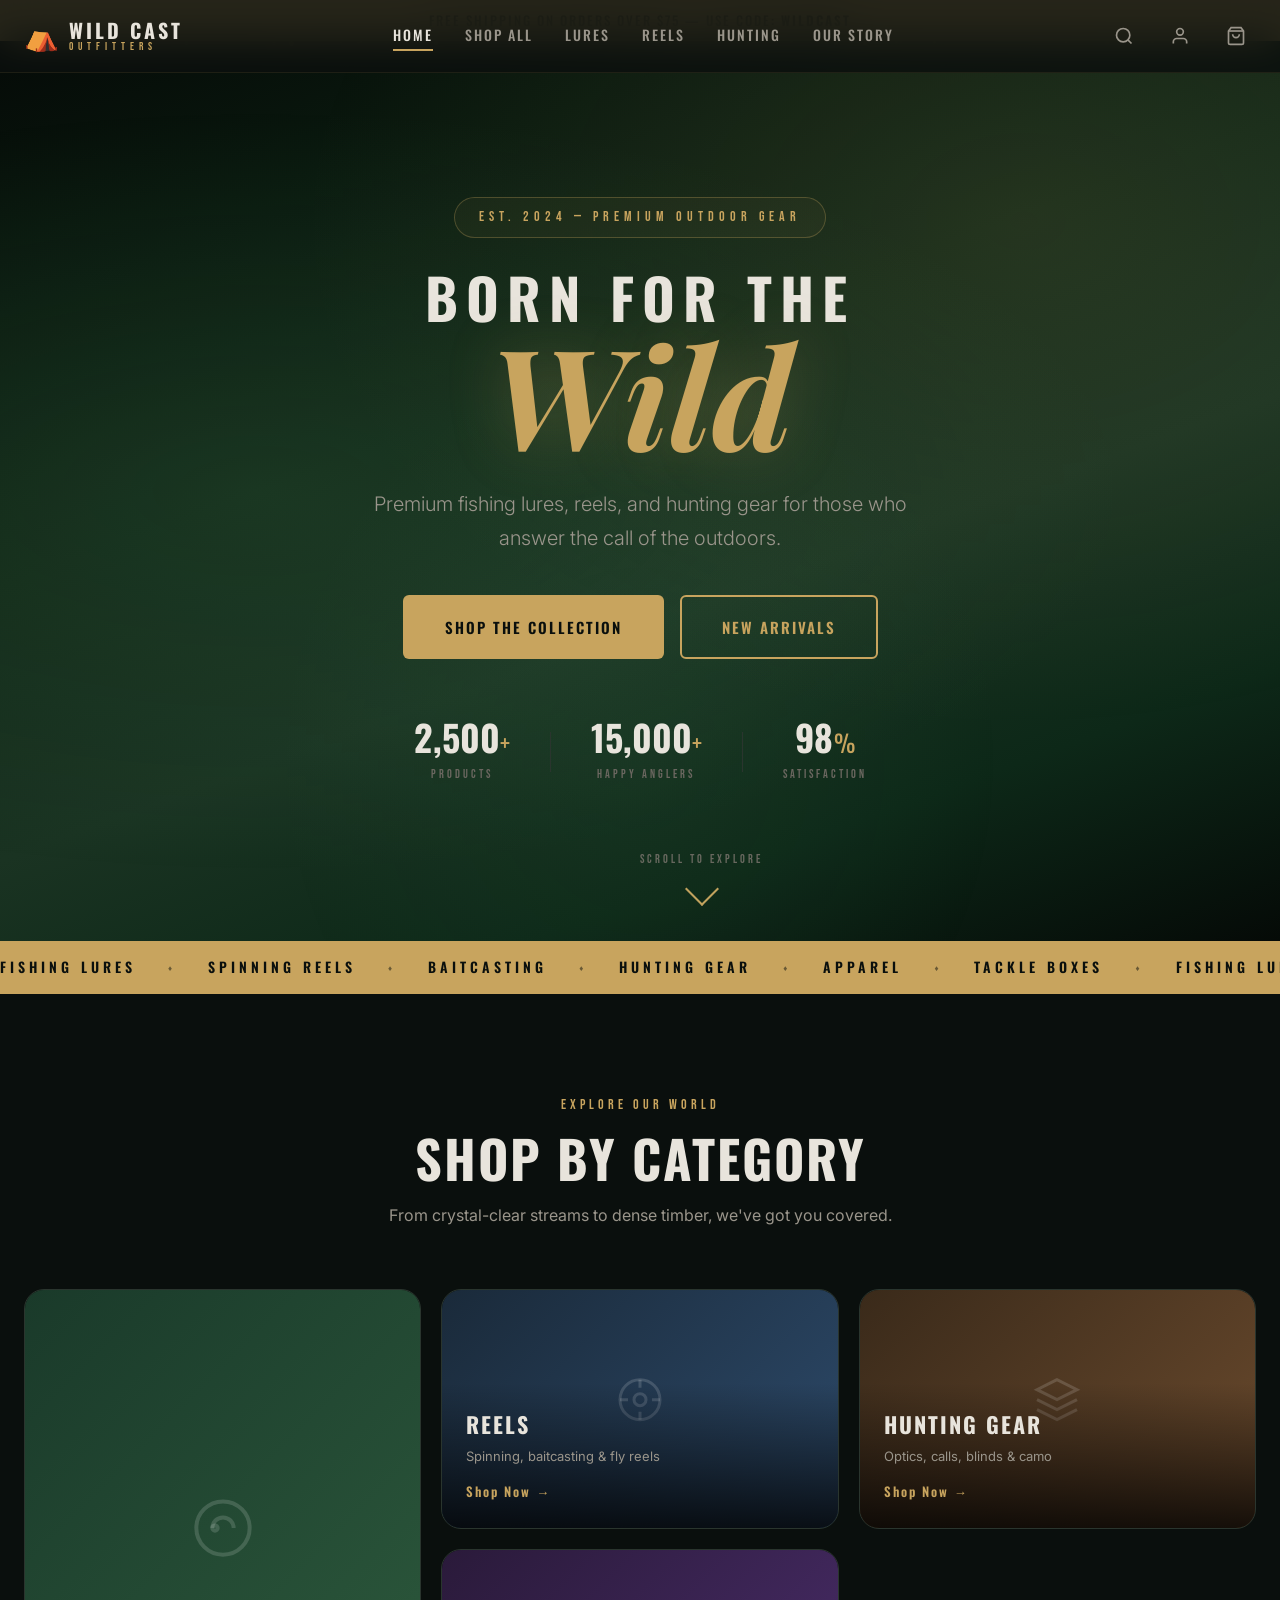
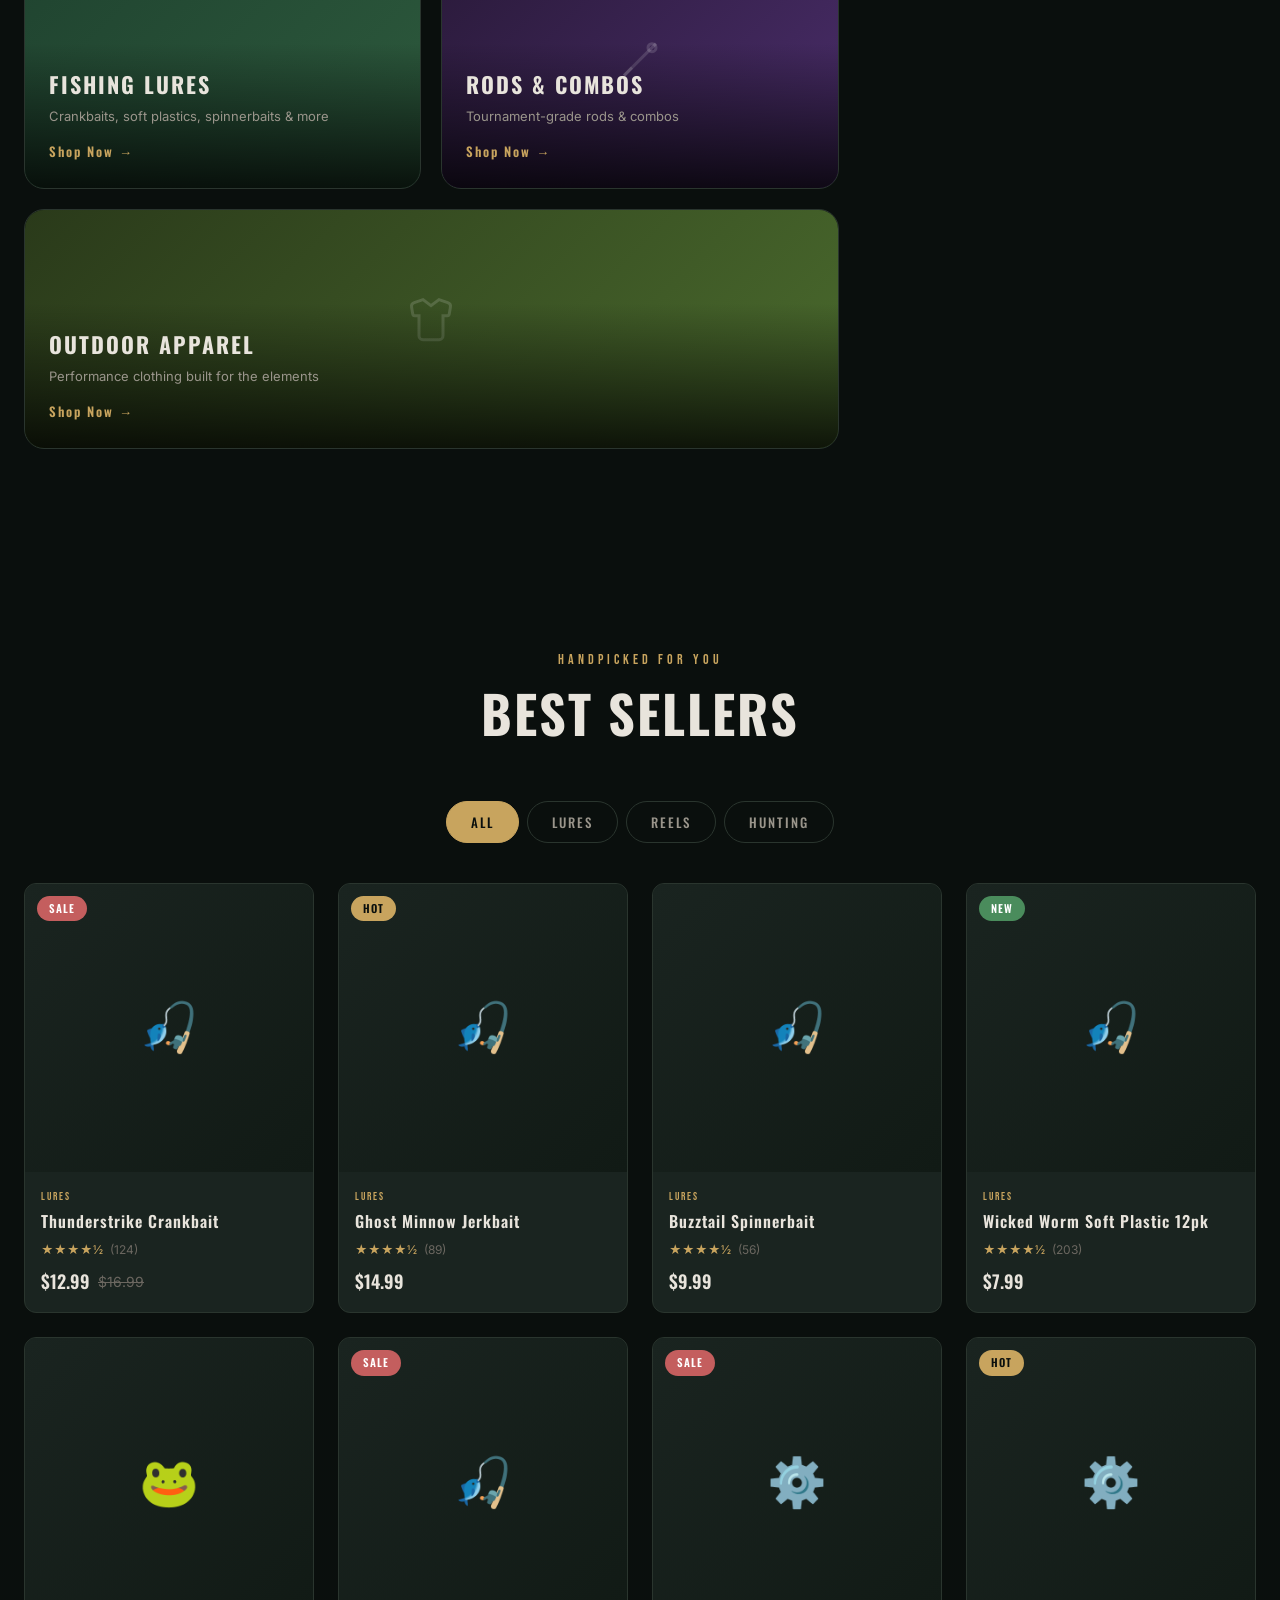
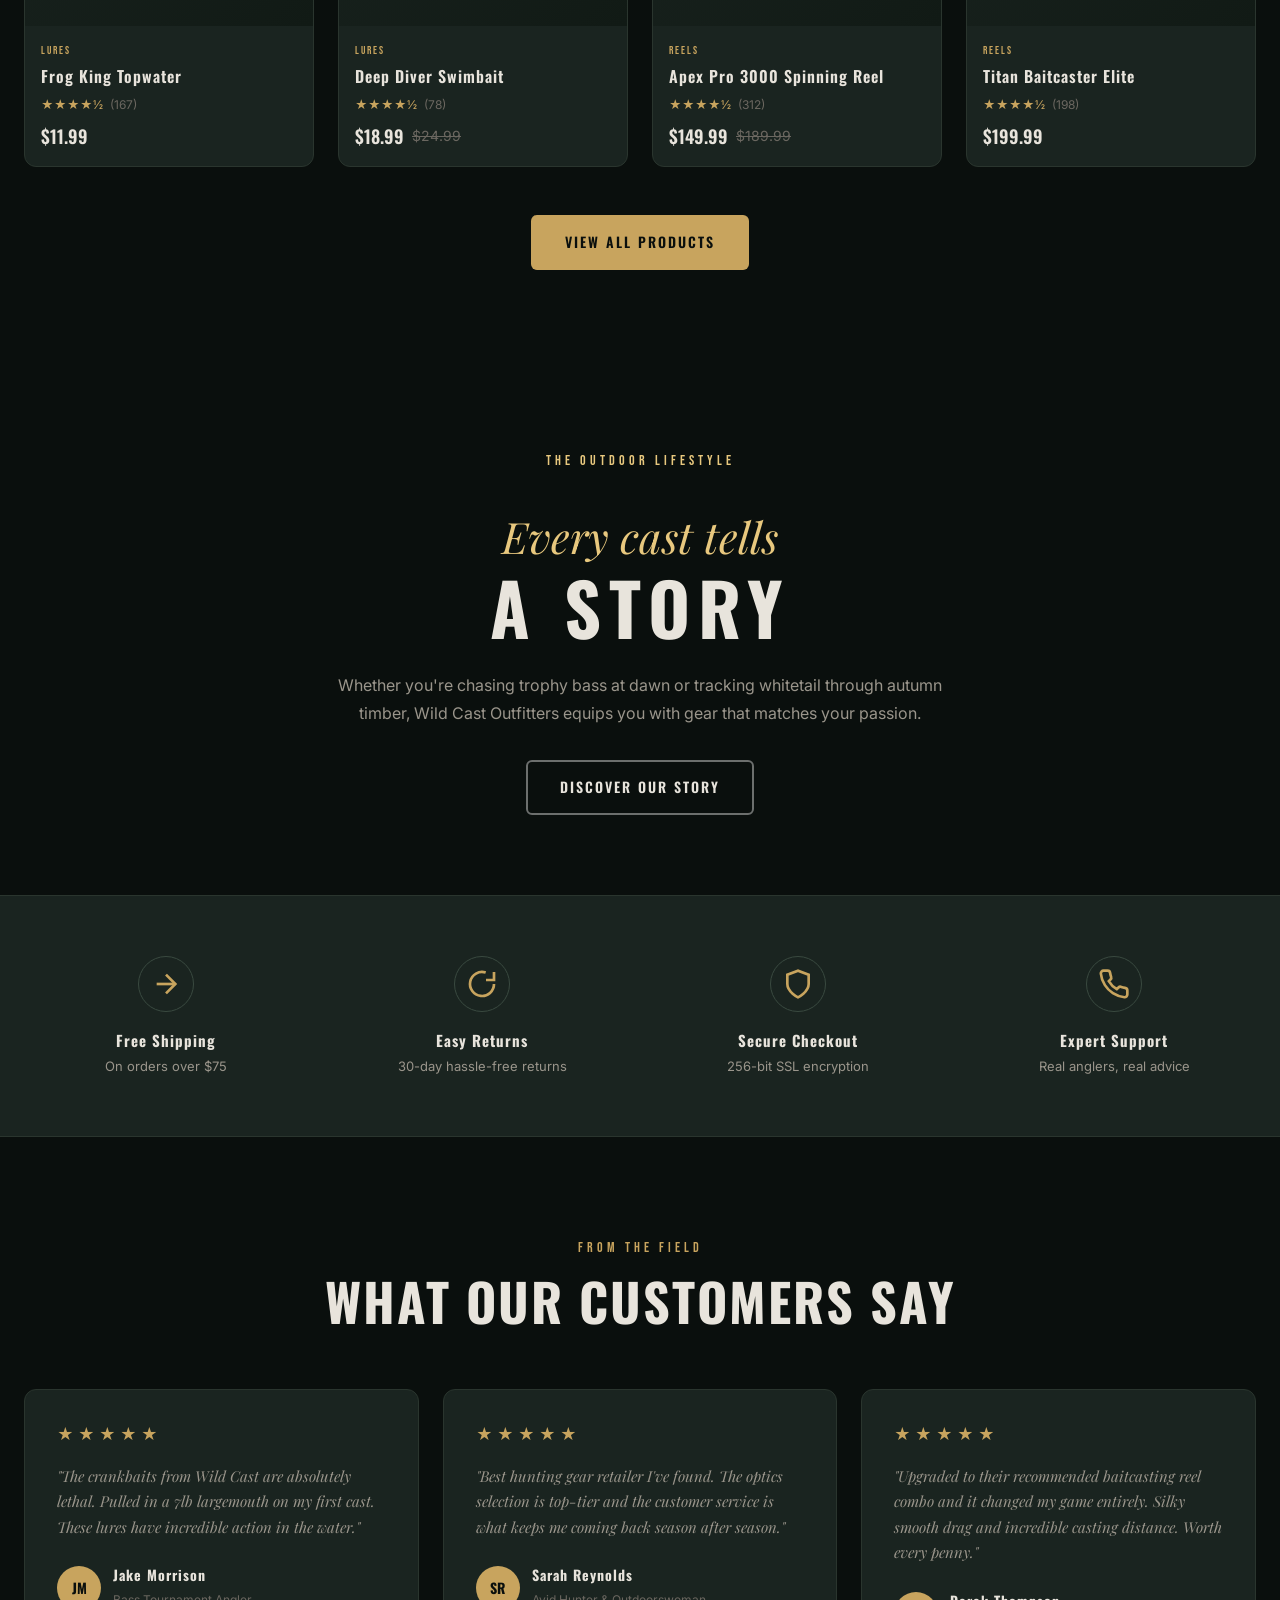
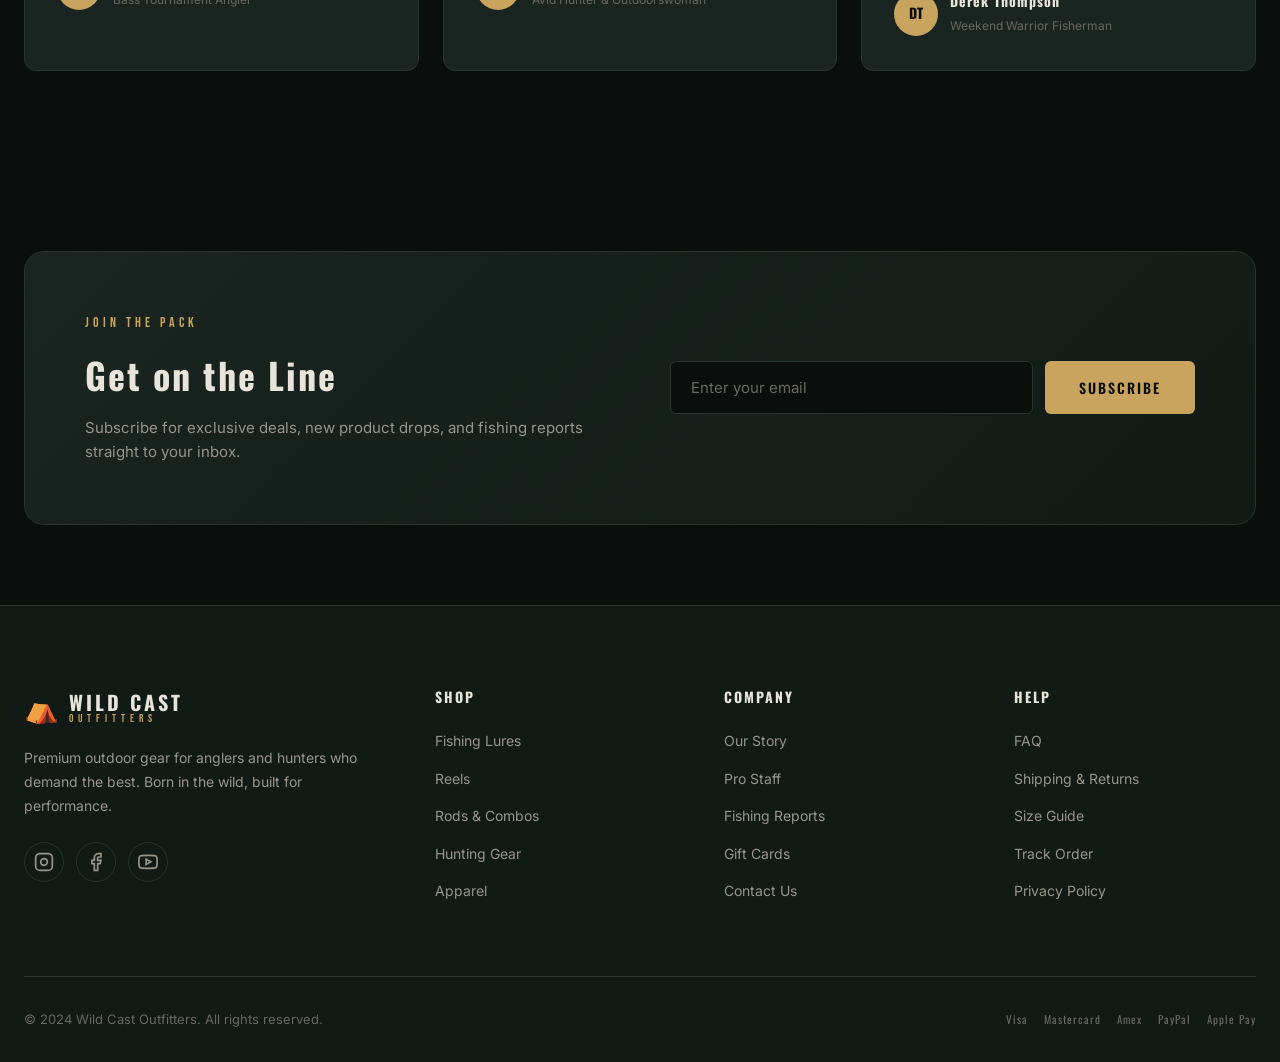
==== index.html @ d0045713 "Build Wild Cast Outfitters outdoor e-commerce website Full-featured Shopify-style outdoor retail sit" ====
<!DOCTYPE html>
<html lang="en">
<head>
  <meta charset="UTF-8">
  <meta name="viewport" content="width=device-width, initial-scale=1.0">
  <title>Wild Cast Outfitters - Premium Fishing & Hunting Gear</title>
  <link rel="preconnect" href="https://fonts.googleapis.com">
  <link rel="preconnect" href="https://fonts.gstatic.com" crossorigin>
  <link href="https://fonts.googleapis.com/css2?family=Oswald:wght@400;500;600;700&family=Playfair+Display:ital,wght@0,400;0,700;1,400&family=Inter:wght@300;400;500;600&family=Bebas+Neue&display=swap" rel="stylesheet">
  <link rel="stylesheet" href="css/main.css">
  <link rel="stylesheet" href="css/animations.css">
  <link rel="stylesheet" href="css/homepage.css">
</head>
<body>
  <!-- Announcement Bar -->
  <div class="announcement-bar">
    <p>FREE SHIPPING ON ORDERS OVER $75 &mdash; USE CODE: <strong>WILDCAST</strong></p>
  </div>

  <!-- Navigation -->
  <header class="site-header" id="siteHeader">
    <nav class="nav-container">
      <button class="mobile-menu-toggle" id="mobileMenuToggle" aria-label="Toggle menu">
        <span></span><span></span><span></span>
      </button>
      <a href="index.html" class="logo">
        <span class="logo-icon">&#9978;</span>
        <div class="logo-text">
          <span class="logo-name">WILD CAST</span>
          <span class="logo-tagline">OUTFITTERS</span>
        </div>
      </a>
      <ul class="nav-links" id="navLinks">
        <li><a href="index.html" class="active">Home</a></li>
        <li class="has-dropdown">
          <a href="pages/catalog.html">Shop All</a>
          <div class="dropdown-menu">
            <a href="pages/catalog.html?category=lures">Fishing Lures</a>
            <a href="pages/catalog.html?category=reels">Reels</a>
            <a href="pages/catalog.html?category=rods">Rods & Combos</a>
            <a href="pages/catalog.html?category=hunting">Hunting Gear</a>
            <a href="pages/catalog.html?category=apparel">Apparel</a>
            <a href="pages/catalog.html?category=accessories">Accessories</a>
          </div>
        </li>
        <li><a href="pages/catalog.html?category=lures">Lures</a></li>
        <li><a href="pages/catalog.html?category=reels">Reels</a></li>
        <li><a href="pages/catalog.html?category=hunting">Hunting</a></li>
        <li><a href="pages/about.html">Our Story</a></li>
      </ul>
      <div class="nav-actions">
        <button class="nav-icon search-toggle" aria-label="Search">
          <svg width="20" height="20" viewBox="0 0 24 24" fill="none" stroke="currentColor" stroke-width="2"><circle cx="11" cy="11" r="8"/><path d="m21 21-4.35-4.35"/></svg>
        </button>
        <a href="pages/account.html" class="nav-icon" aria-label="Account">
          <svg width="20" height="20" viewBox="0 0 24 24" fill="none" stroke="currentColor" stroke-width="2"><path d="M20 21v-2a4 4 0 0 0-4-4H8a4 4 0 0 0-4 4v2"/><circle cx="12" cy="7" r="4"/></svg>
        </a>
        <button class="nav-icon cart-toggle" id="cartToggle" aria-label="Cart">
          <svg width="20" height="20" viewBox="0 0 24 24" fill="none" stroke="currentColor" stroke-width="2"><path d="M6 2 3 6v14a2 2 0 0 0 2 2h14a2 2 0 0 0 2-2V6l-3-4Z"/><path d="M3 6h18"/><path d="M16 10a4 4 0 0 1-8 0"/></svg>
          <span class="cart-count" id="cartCount">0</span>
        </button>
      </div>
    </nav>
  </header>

  <!-- Search Overlay -->
  <div class="search-overlay" id="searchOverlay">
    <div class="search-container">
      <input type="text" placeholder="Search for lures, reels, hunting gear..." class="search-input" id="searchInput">
      <button class="search-close" id="searchClose">&times;</button>
    </div>
  </div>

  <!-- Mobile Menu -->
  <div class="mobile-menu" id="mobileMenu">
    <ul class="mobile-nav-links">
      <li><a href="index.html">Home</a></li>
      <li><a href="pages/catalog.html">Shop All</a></li>
      <li><a href="pages/catalog.html?category=lures">Fishing Lures</a></li>
      <li><a href="pages/catalog.html?category=reels">Reels</a></li>
      <li><a href="pages/catalog.html?category=hunting">Hunting Gear</a></li>
      <li><a href="pages/about.html">Our Story</a></li>
    </ul>
  </div>

  <!-- Hero Section -->
  <section class="hero">
    <div class="hero-bg-overlay"></div>
    <div class="hero-particles" id="heroParticles"></div>
    <div class="hero-content fade-in-up">
      <span class="hero-badge animate-float">EST. 2024 &mdash; PREMIUM OUTDOOR GEAR</span>
      <h1 class="hero-title">
        <span class="title-line title-line-1 slide-in-left">BORN FOR THE</span>
        <span class="title-line title-line-2 slide-in-right"><em>Wild</em></span>
      </h1>
      <p class="hero-subtitle fade-in-up delay-2">Premium fishing lures, reels, and hunting gear for those who answer the call of the outdoors.</p>
      <div class="hero-actions fade-in-up delay-3">
        <a href="pages/catalog.html" class="btn btn-primary btn-lg">SHOP THE COLLECTION</a>
        <a href="pages/catalog.html?category=new" class="btn btn-outline btn-lg">NEW ARRIVALS</a>
      </div>
      <div class="hero-stats fade-in-up delay-4">
        <div class="stat">
          <span class="stat-number counter" data-target="2500">0</span><span class="stat-plus">+</span>
          <span class="stat-label">Products</span>
        </div>
        <div class="stat-divider"></div>
        <div class="stat">
          <span class="stat-number counter" data-target="15000">0</span><span class="stat-plus">+</span>
          <span class="stat-label">Happy Anglers</span>
        </div>
        <div class="stat-divider"></div>
        <div class="stat">
          <span class="stat-number counter" data-target="98">0</span><span class="stat-percent">%</span>
          <span class="stat-label">Satisfaction</span>
        </div>
      </div>
    </div>
    <div class="hero-scroll-indicator">
      <span>Scroll to explore</span>
      <div class="scroll-arrow"></div>
    </div>
  </section>

  <!-- Marquee Banner -->
  <div class="marquee-banner">
    <div class="marquee-track">
      <span>FISHING LURES</span><span class="marquee-dot">&#9830;</span>
      <span>SPINNING REELS</span><span class="marquee-dot">&#9830;</span>
      <span>BAITCASTING</span><span class="marquee-dot">&#9830;</span>
      <span>HUNTING GEAR</span><span class="marquee-dot">&#9830;</span>
      <span>APPAREL</span><span class="marquee-dot">&#9830;</span>
      <span>TACKLE BOXES</span><span class="marquee-dot">&#9830;</span>
      <span>FISHING LURES</span><span class="marquee-dot">&#9830;</span>
      <span>SPINNING REELS</span><span class="marquee-dot">&#9830;</span>
      <span>BAITCASTING</span><span class="marquee-dot">&#9830;</span>
      <span>HUNTING GEAR</span><span class="marquee-dot">&#9830;</span>
      <span>APPAREL</span><span class="marquee-dot">&#9830;</span>
      <span>TACKLE BOXES</span><span class="marquee-dot">&#9830;</span>
    </div>
  </div>

  <!-- Featured Categories -->
  <section class="section categories-section">
    <div class="container">
      <div class="section-header reveal">
        <span class="section-tag">EXPLORE OUR WORLD</span>
        <h2 class="section-title">Shop by Category</h2>
        <p class="section-desc">From crystal-clear streams to dense timber, we've got you covered.</p>
      </div>
      <div class="categories-grid">
        <a href="pages/catalog.html?category=lures" class="category-card category-large reveal">
          <div class="category-bg" style="background: linear-gradient(135deg, #1a3a2a, #2d5a3d);">
            <div class="category-icon-wrap">
              <svg width="64" height="64" viewBox="0 0 24 24" fill="none" stroke="currentColor" stroke-width="1.5"><path d="M12 2C6.48 2 2 6.48 2 12s4.48 10 10 10 10-4.48 10-10S17.52 2 12 2z"/><path d="M8 12c0-2.21 1.79-4 4-4s4 1.79 4 4"/><circle cx="9" cy="12" r="1"/></svg>
            </div>
          </div>
          <div class="category-content">
            <h3>Fishing Lures</h3>
            <p>Crankbaits, soft plastics, spinnerbaits & more</p>
            <span class="category-link">Shop Now &rarr;</span>
          </div>
        </a>
        <a href="pages/catalog.html?category=reels" class="category-card reveal">
          <div class="category-bg" style="background: linear-gradient(135deg, #1a2a3a, #2d4a6a);">
            <div class="category-icon-wrap">
              <svg width="48" height="48" viewBox="0 0 24 24" fill="none" stroke="currentColor" stroke-width="1.5"><circle cx="12" cy="12" r="10"/><circle cx="12" cy="12" r="3"/><path d="M12 2v4M12 18v4M2 12h4M18 12h4"/></svg>
            </div>
          </div>
          <div class="category-content">
            <h3>Reels</h3>
            <p>Spinning, baitcasting & fly reels</p>
            <span class="category-link">Shop Now &rarr;</span>
          </div>
        </a>
        <a href="pages/catalog.html?category=hunting" class="category-card reveal">
          <div class="category-bg" style="background: linear-gradient(135deg, #3a2a1a, #6a4a2d);">
            <div class="category-icon-wrap">
              <svg width="48" height="48" viewBox="0 0 24 24" fill="none" stroke="currentColor" stroke-width="1.5"><path d="M12 2L2 7l10 5 10-5-10-5z"/><path d="M2 17l10 5 10-5"/><path d="M2 12l10 5 10-5"/></svg>
            </div>
          </div>
          <div class="category-content">
            <h3>Hunting Gear</h3>
            <p>Optics, calls, blinds & camo</p>
            <span class="category-link">Shop Now &rarr;</span>
          </div>
        </a>
        <a href="pages/catalog.html?category=rods" class="category-card reveal">
          <div class="category-bg" style="background: linear-gradient(135deg, #2a1a3a, #4a2d6a);">
            <div class="category-icon-wrap">
              <svg width="48" height="48" viewBox="0 0 24 24" fill="none" stroke="currentColor" stroke-width="1.5"><path d="M4 20L20 4"/><circle cx="18" cy="6" r="2"/><path d="M8 16l-4 4"/></svg>
            </div>
          </div>
          <div class="category-content">
            <h3>Rods & Combos</h3>
            <p>Tournament-grade rods & combos</p>
            <span class="category-link">Shop Now &rarr;</span>
          </div>
        </a>
        <a href="pages/catalog.html?category=apparel" class="category-card category-wide reveal">
          <div class="category-bg" style="background: linear-gradient(135deg, #2a3a1a, #4a6a2d);">
            <div class="category-icon-wrap">
              <svg width="48" height="48" viewBox="0 0 24 24" fill="none" stroke="currentColor" stroke-width="1.5"><path d="M20.38 3.46L16 2 12 5 8 2 3.62 3.46a2 2 0 0 0-1.34 2.23l.58 3.47a1 1 0 0 0 .99.84H6v10c0 1.1.9 2 2 2h8a2 2 0 0 0 2-2V10h2.15a1 1 0 0 0 .99-.84l.58-3.47a2 2 0 0 0-1.34-2.23z"/></svg>
            </div>
          </div>
          <div class="category-content">
            <h3>Outdoor Apparel</h3>
            <p>Performance clothing built for the elements</p>
            <span class="category-link">Shop Now &rarr;</span>
          </div>
        </a>
      </div>
    </div>
  </section>

  <!-- Featured Products -->
  <section class="section products-section">
    <div class="container">
      <div class="section-header reveal">
        <span class="section-tag">HANDPICKED FOR YOU</span>
        <h2 class="section-title">Best Sellers</h2>
      </div>
      <div class="product-filters reveal">
        <button class="filter-btn active" data-filter="all">All</button>
        <button class="filter-btn" data-filter="lures">Lures</button>
        <button class="filter-btn" data-filter="reels">Reels</button>
        <button class="filter-btn" data-filter="hunting">Hunting</button>
      </div>
      <div class="products-grid" id="featuredProducts">
        <!-- Products injected by JS -->
      </div>
      <div class="section-cta reveal">
        <a href="pages/catalog.html" class="btn btn-primary">VIEW ALL PRODUCTS</a>
      </div>
    </div>
  </section>

  <!-- Lifestyle Banner -->
  <section class="lifestyle-banner parallax-section">
    <div class="parallax-bg" style="background: linear-gradient(135deg, #0a1a0f 0%, #1a3322 50%, #0d2818 100%);"></div>
    <div class="lifestyle-content reveal">
      <span class="section-tag light">THE OUTDOOR LIFESTYLE</span>
      <h2 class="lifestyle-title">
        <span class="script-text">Every cast tells</span><br>
        <span class="bold-text">A STORY</span>
      </h2>
      <p class="lifestyle-desc">Whether you're chasing trophy bass at dawn or tracking whitetail through autumn timber, Wild Cast Outfitters equips you with gear that matches your passion.</p>
      <a href="pages/about.html" class="btn btn-outline light">DISCOVER OUR STORY</a>
    </div>
  </section>

  <!-- Features Strip -->
  <section class="features-strip">
    <div class="container">
      <div class="features-grid">
        <div class="feature-item reveal">
          <div class="feature-icon">
            <svg width="32" height="32" viewBox="0 0 24 24" fill="none" stroke="currentColor" stroke-width="2"><path d="M5 12h14"/><path d="M12 5l7 7-7 7"/></svg>
          </div>
          <h4>Free Shipping</h4>
          <p>On orders over $75</p>
        </div>
        <div class="feature-item reveal">
          <div class="feature-icon">
            <svg width="32" height="32" viewBox="0 0 24 24" fill="none" stroke="currentColor" stroke-width="2"><path d="M21 12a9 9 0 1 1-6.219-8.56"/><path d="M21 3v6h-6"/></svg>
          </div>
          <h4>Easy Returns</h4>
          <p>30-day hassle-free returns</p>
        </div>
        <div class="feature-item reveal">
          <div class="feature-icon">
            <svg width="32" height="32" viewBox="0 0 24 24" fill="none" stroke="currentColor" stroke-width="2"><path d="M12 22s8-4 8-10V5l-8-3-8 3v7c0 6 8 10 8 10z"/></svg>
          </div>
          <h4>Secure Checkout</h4>
          <p>256-bit SSL encryption</p>
        </div>
        <div class="feature-item reveal">
          <div class="feature-icon">
            <svg width="32" height="32" viewBox="0 0 24 24" fill="none" stroke="currentColor" stroke-width="2"><path d="M22 16.92v3a2 2 0 0 1-2.18 2 19.79 19.79 0 0 1-8.63-3.07 19.5 19.5 0 0 1-6-6 19.79 19.79 0 0 1-3.07-8.67A2 2 0 0 1 4.11 2h3a2 2 0 0 1 2 1.72c.127.96.361 1.903.7 2.81a2 2 0 0 1-.45 2.11L8.09 9.91a16 16 0 0 0 6 6l1.27-1.27a2 2 0 0 1 2.11-.45c.907.339 1.85.573 2.81.7A2 2 0 0 1 22 16.92z"/></svg>
          </div>
          <h4>Expert Support</h4>
          <p>Real anglers, real advice</p>
        </div>
      </div>
    </div>
  </section>

  <!-- Testimonials -->
  <section class="section testimonials-section">
    <div class="container">
      <div class="section-header reveal">
        <span class="section-tag">FROM THE FIELD</span>
        <h2 class="section-title">What Our Customers Say</h2>
      </div>
      <div class="testimonials-slider" id="testimonialsSlider">
        <div class="testimonial-card reveal">
          <div class="testimonial-stars">&#9733;&#9733;&#9733;&#9733;&#9733;</div>
          <p class="testimonial-text">"The crankbaits from Wild Cast are absolutely lethal. Pulled in a 7lb largemouth on my first cast. These lures have incredible action in the water."</p>
          <div class="testimonial-author">
            <div class="author-avatar">JM</div>
            <div>
              <strong>Jake Morrison</strong>
              <span>Bass Tournament Angler</span>
            </div>
          </div>
        </div>
        <div class="testimonial-card reveal">
          <div class="testimonial-stars">&#9733;&#9733;&#9733;&#9733;&#9733;</div>
          <p class="testimonial-text">"Best hunting gear retailer I've found. The optics selection is top-tier and the customer service is what keeps me coming back season after season."</p>
          <div class="testimonial-author">
            <div class="author-avatar">SR</div>
            <div>
              <strong>Sarah Reynolds</strong>
              <span>Avid Hunter & Outdoorswoman</span>
            </div>
          </div>
        </div>
        <div class="testimonial-card reveal">
          <div class="testimonial-stars">&#9733;&#9733;&#9733;&#9733;&#9733;</div>
          <p class="testimonial-text">"Upgraded to their recommended baitcasting reel combo and it changed my game entirely. Silky smooth drag and incredible casting distance. Worth every penny."</p>
          <div class="testimonial-author">
            <div class="author-avatar">DT</div>
            <div>
              <strong>Derek Thompson</strong>
              <span>Weekend Warrior Fisherman</span>
            </div>
          </div>
        </div>
      </div>
    </div>
  </section>

  <!-- Newsletter -->
  <section class="newsletter-section">
    <div class="container">
      <div class="newsletter-wrap reveal">
        <div class="newsletter-content">
          <span class="section-tag">JOIN THE PACK</span>
          <h2 class="newsletter-title">Get on the Line</h2>
          <p>Subscribe for exclusive deals, new product drops, and fishing reports straight to your inbox.</p>
        </div>
        <form class="newsletter-form" id="newsletterForm">
          <input type="email" placeholder="Enter your email" required>
          <button type="submit" class="btn btn-primary">SUBSCRIBE</button>
        </form>
      </div>
    </div>
  </section>

  <!-- Footer -->
  <footer class="site-footer">
    <div class="container">
      <div class="footer-grid">
        <div class="footer-brand">
          <a href="index.html" class="logo footer-logo">
            <span class="logo-icon">&#9978;</span>
            <div class="logo-text">
              <span class="logo-name">WILD CAST</span>
              <span class="logo-tagline">OUTFITTERS</span>
            </div>
          </a>
          <p>Premium outdoor gear for anglers and hunters who demand the best. Born in the wild, built for performance.</p>
          <div class="social-links">
            <a href="#" aria-label="Instagram">
              <svg width="20" height="20" viewBox="0 0 24 24" fill="none" stroke="currentColor" stroke-width="2"><rect x="2" y="2" width="20" height="20" rx="5" ry="5"/><path d="M16 11.37A4 4 0 1 1 12.63 8 4 4 0 0 1 16 11.37z"/><line x1="17.5" y1="6.5" x2="17.51" y2="6.5"/></svg>
            </a>
            <a href="#" aria-label="Facebook">
              <svg width="20" height="20" viewBox="0 0 24 24" fill="none" stroke="currentColor" stroke-width="2"><path d="M18 2h-3a5 5 0 0 0-5 5v3H7v4h3v8h4v-8h3l1-4h-4V7a1 1 0 0 1 1-1h3z"/></svg>
            </a>
            <a href="#" aria-label="YouTube">
              <svg width="20" height="20" viewBox="0 0 24 24" fill="none" stroke="currentColor" stroke-width="2"><path d="M22.54 6.42a2.78 2.78 0 0 0-1.94-2C18.88 4 12 4 12 4s-6.88 0-8.6.46a2.78 2.78 0 0 0-1.94 2A29 29 0 0 0 1 11.75a29 29 0 0 0 .46 5.33A2.78 2.78 0 0 0 3.4 19.1c1.72.46 8.6.46 8.6.46s6.88 0 8.6-.46a2.78 2.78 0 0 0 1.94-2 29 29 0 0 0 .46-5.25 29 29 0 0 0-.46-5.33z"/><polygon points="9.75 15.02 15.5 11.75 9.75 8.48 9.75 15.02"/></svg>
            </a>
          </div>
        </div>
        <div class="footer-links">
          <h4>Shop</h4>
          <ul>
            <li><a href="pages/catalog.html?category=lures">Fishing Lures</a></li>
            <li><a href="pages/catalog.html?category=reels">Reels</a></li>
            <li><a href="pages/catalog.html?category=rods">Rods & Combos</a></li>
            <li><a href="pages/catalog.html?category=hunting">Hunting Gear</a></li>
            <li><a href="pages/catalog.html?category=apparel">Apparel</a></li>
          </ul>
        </div>
        <div class="footer-links">
          <h4>Company</h4>
          <ul>
            <li><a href="pages/about.html">Our Story</a></li>
            <li><a href="#">Pro Staff</a></li>
            <li><a href="#">Fishing Reports</a></li>
            <li><a href="#">Gift Cards</a></li>
            <li><a href="#">Contact Us</a></li>
          </ul>
        </div>
        <div class="footer-links">
          <h4>Help</h4>
          <ul>
            <li><a href="#">FAQ</a></li>
            <li><a href="#">Shipping & Returns</a></li>
            <li><a href="#">Size Guide</a></li>
            <li><a href="#">Track Order</a></li>
            <li><a href="#">Privacy Policy</a></li>
          </ul>
        </div>
      </div>
      <div class="footer-bottom">
        <p>&copy; 2024 Wild Cast Outfitters. All rights reserved.</p>
        <div class="payment-icons">
          <span>Visa</span>
          <span>Mastercard</span>
          <span>Amex</span>
          <span>PayPal</span>
          <span>Apple Pay</span>
        </div>
      </div>
    </div>
  </footer>

  <!-- Cart Drawer -->
  <div class="cart-overlay" id="cartOverlay"></div>
  <div class="cart-drawer" id="cartDrawer">
    <div class="cart-header">
      <h3>Your Cart</h3>
      <button class="cart-close" id="cartClose">&times;</button>
    </div>
    <div class="cart-items" id="cartItems">
      <div class="cart-empty">
        <svg width="48" height="48" viewBox="0 0 24 24" fill="none" stroke="currentColor" stroke-width="1.5"><path d="M6 2 3 6v14a2 2 0 0 0 2 2h14a2 2 0 0 0 2-2V6l-3-4Z"/><path d="M3 6h18"/><path d="M16 10a4 4 0 0 1-8 0"/></svg>
        <p>Your cart is empty</p>
        <a href="pages/catalog.html" class="btn btn-primary btn-sm">START SHOPPING</a>
      </div>
    </div>
    <div class="cart-footer" id="cartFooter" style="display:none;">
      <div class="cart-subtotal">
        <span>Subtotal</span>
        <span id="cartSubtotal">$0.00</span>
      </div>
      <p class="cart-note">Shipping & taxes calculated at checkout</p>
      <button class="btn btn-primary btn-full">CHECKOUT</button>
      <a href="pages/catalog.html" class="cart-continue">Continue Shopping &rarr;</a>
    </div>
  </div>

  <script src="js/products.js"></script>
  <script src="js/cart.js"></script>
  <script src="js/main.js"></script>
</body>
</html>
---- css/main.css ----
/* =========================================
   WILD CAST OUTFITTERS - Main Stylesheet
   ========================================= */

/* --- Reset & Base --- */
*, *::before, *::after {
  margin: 0;
  padding: 0;
  box-sizing: border-box;
}

:root {
  --color-bg: #0a0f0d;
  --color-bg-alt: #111a15;
  --color-surface: #1a2420;
  --color-surface-hover: #223029;
  --color-primary: #c8a45e;
  --color-primary-dark: #a8873d;
  --color-primary-light: #e8c87e;
  --color-accent: #4a8c5c;
  --color-accent-light: #5aad6e;
  --color-text: #e8e4dc;
  --color-text-muted: #9a958b;
  --color-text-dim: #6b6760;
  --color-border: #2a352e;
  --color-border-light: #3a4a40;
  --color-danger: #c45e5e;
  --color-success: #5ec45e;

  --font-display: 'Oswald', sans-serif;
  --font-serif: 'Playfair Display', Georgia, serif;
  --font-body: 'Inter', -apple-system, BlinkMacSystemFont, sans-serif;
  --font-accent: 'Bebas Neue', cursive;

  --container-max: 1320px;
  --header-height: 72px;
  --radius-sm: 6px;
  --radius-md: 12px;
  --radius-lg: 20px;
  --transition: 0.3s cubic-bezier(0.4, 0, 0.2, 1);
  --transition-slow: 0.6s cubic-bezier(0.4, 0, 0.2, 1);
}

html {
  scroll-behavior: smooth;
  -webkit-font-smoothing: antialiased;
  -moz-osx-font-smoothing: grayscale;
}

body {
  font-family: var(--font-body);
  background-color: var(--color-bg);
  color: var(--color-text);
  line-height: 1.6;
  overflow-x: hidden;
}

a {
  color: inherit;
  text-decoration: none;
  transition: color var(--transition);
}

img {
  max-width: 100%;
  display: block;
}

button {
  border: none;
  background: none;
  cursor: pointer;
  font-family: inherit;
  color: inherit;
}

ul { list-style: none; }

.container {
  width: 100%;
  max-width: var(--container-max);
  margin: 0 auto;
  padding: 0 24px;
}

.section {
  padding: 100px 0;
}

/* --- Announcement Bar --- */
.announcement-bar {
  background: var(--color-primary);
  color: var(--color-bg);
  text-align: center;
  padding: 10px 16px;
  font-family: var(--font-display);
  font-size: 13px;
  letter-spacing: 2px;
  font-weight: 500;
}

/* --- Header / Navigation --- */
.site-header {
  position: fixed;
  top: 0;
  left: 0;
  right: 0;
  z-index: 1000;
  background: rgba(10, 15, 13, 0.85);
  backdrop-filter: blur(20px);
  -webkit-backdrop-filter: blur(20px);
  border-bottom: 1px solid rgba(200, 164, 94, 0.1);
  transition: all var(--transition);
}

.site-header.scrolled {
  background: rgba(10, 15, 13, 0.95);
  box-shadow: 0 4px 30px rgba(0, 0, 0, 0.3);
}

.nav-container {
  max-width: var(--container-max);
  margin: 0 auto;
  padding: 0 24px;
  display: flex;
  align-items: center;
  justify-content: space-between;
  height: var(--header-height);
}

.logo {
  display: flex;
  align-items: center;
  gap: 10px;
  z-index: 10;
}

.logo-icon {
  font-size: 28px;
  color: var(--color-primary);
}

.logo-text {
  display: flex;
  flex-direction: column;
  line-height: 1.1;
}

.logo-name {
  font-family: var(--font-display);
  font-weight: 700;
  font-size: 20px;
  letter-spacing: 3px;
  color: var(--color-text);
}

.logo-tagline {
  font-family: var(--font-accent);
  font-size: 11px;
  letter-spacing: 5px;
  color: var(--color-primary);
}

.nav-links {
  display: flex;
  align-items: center;
  gap: 32px;
}

.nav-links a {
  font-family: var(--font-display);
  font-size: 14px;
  letter-spacing: 2px;
  font-weight: 500;
  text-transform: uppercase;
  color: var(--color-text-muted);
  position: relative;
  padding: 4px 0;
}

.nav-links a::after {
  content: '';
  position: absolute;
  bottom: -2px;
  left: 0;
  width: 0;
  height: 2px;
  background: var(--color-primary);
  transition: width var(--transition);
}

.nav-links a:hover,
.nav-links a.active {
  color: var(--color-text);
}

.nav-links a:hover::after,
.nav-links a.active::after {
  width: 100%;
}

/* Dropdown */
.has-dropdown {
  position: relative;
}

.dropdown-menu {
  position: absolute;
  top: 100%;
  left: -16px;
  min-width: 220px;
  background: var(--color-surface);
  border: 1px solid var(--color-border);
  border-radius: var(--radius-md);
  padding: 12px 0;
  opacity: 0;
  visibility: hidden;
  transform: translateY(10px);
  transition: all var(--transition);
  box-shadow: 0 20px 60px rgba(0, 0, 0, 0.4);
}

.has-dropdown:hover .dropdown-menu {
  opacity: 1;
  visibility: visible;
  transform: translateY(0);
}

.dropdown-menu a {
  display: block;
  padding: 10px 20px;
  font-size: 13px;
  letter-spacing: 1px;
  color: var(--color-text-muted);
}

.dropdown-menu a::after { display: none; }

.dropdown-menu a:hover {
  color: var(--color-primary);
  background: rgba(200, 164, 94, 0.05);
}

/* Nav Actions */
.nav-actions {
  display: flex;
  align-items: center;
  gap: 16px;
}

.nav-icon {
  width: 40px;
  height: 40px;
  display: flex;
  align-items: center;
  justify-content: center;
  border-radius: 50%;
  color: var(--color-text-muted);
  transition: all var(--transition);
  position: relative;
}

.nav-icon:hover {
  color: var(--color-text);
  background: var(--color-surface);
}

.cart-count {
  position: absolute;
  top: 2px;
  right: 2px;
  width: 18px;
  height: 18px;
  border-radius: 50%;
  background: var(--color-primary);
  color: var(--color-bg);
  font-size: 10px;
  font-weight: 600;
  display: flex;
  align-items: center;
  justify-content: center;
}

/* Mobile Menu Toggle */
.mobile-menu-toggle {
  display: none;
  flex-direction: column;
  gap: 5px;
  z-index: 10;
}

.mobile-menu-toggle span {
  display: block;
  width: 24px;
  height: 2px;
  background: var(--color-text);
  transition: all var(--transition);
}

.mobile-menu-toggle.active span:nth-child(1) {
  transform: rotate(45deg) translate(5px, 5px);
}

.mobile-menu-toggle.active span:nth-child(2) {
  opacity: 0;
}

.mobile-menu-toggle.active span:nth-child(3) {
  transform: rotate(-45deg) translate(5px, -5px);
}

/* Mobile Menu */
.mobile-menu {
  display: none;
  position: fixed;
  top: 0;
  left: 0;
  right: 0;
  bottom: 0;
  background: var(--color-bg);
  z-index: 999;
  padding: 120px 32px 32px;
  transform: translateX(-100%);
  transition: transform var(--transition-slow);
}

.mobile-menu.active {
  transform: translateX(0);
}

.mobile-nav-links {
  display: flex;
  flex-direction: column;
  gap: 8px;
}

.mobile-nav-links a {
  font-family: var(--font-display);
  font-size: 32px;
  letter-spacing: 3px;
  font-weight: 600;
  color: var(--color-text-muted);
  padding: 12px 0;
  border-bottom: 1px solid var(--color-border);
  transition: all var(--transition);
}

.mobile-nav-links a:hover {
  color: var(--color-primary);
  padding-left: 12px;
}

/* Search Overlay */
.search-overlay {
  position: fixed;
  top: 0;
  left: 0;
  right: 0;
  z-index: 1001;
  background: var(--color-bg);
  padding: 24px;
  transform: translateY(-100%);
  transition: transform var(--transition-slow);
}

.search-overlay.active {
  transform: translateY(0);
}

.search-container {
  max-width: 600px;
  margin: 0 auto;
  display: flex;
  align-items: center;
  gap: 16px;
}

.search-input {
  flex: 1;
  background: transparent;
  border: none;
  border-bottom: 2px solid var(--color-primary);
  padding: 16px 0;
  font-size: 20px;
  font-family: var(--font-body);
  color: var(--color-text);
  outline: none;
}

.search-input::placeholder {
  color: var(--color-text-dim);
}

.search-close {
  font-size: 32px;
  color: var(--color-text-muted);
  cursor: pointer;
}

/* --- Buttons --- */
.btn {
  display: inline-flex;
  align-items: center;
  justify-content: center;
  gap: 8px;
  font-family: var(--font-display);
  font-size: 14px;
  font-weight: 600;
  letter-spacing: 2px;
  text-transform: uppercase;
  padding: 14px 32px;
  border-radius: var(--radius-sm);
  transition: all var(--transition);
  cursor: pointer;
  border: 2px solid transparent;
  position: relative;
  overflow: hidden;
}

.btn::before {
  content: '';
  position: absolute;
  top: 0;
  left: -100%;
  width: 100%;
  height: 100%;
  background: linear-gradient(90deg, transparent, rgba(255,255,255,0.1), transparent);
  transition: left 0.5s;
}

.btn:hover::before {
  left: 100%;
}

.btn-primary {
  background: var(--color-primary);
  color: var(--color-bg);
}

.btn-primary:hover {
  background: var(--color-primary-light);
  transform: translateY(-2px);
  box-shadow: 0 8px 25px rgba(200, 164, 94, 0.3);
}

.btn-outline {
  border: 2px solid var(--color-primary);
  color: var(--color-primary);
  background: transparent;
}

.btn-outline:hover {
  background: var(--color-primary);
  color: var(--color-bg);
  transform: translateY(-2px);
}

.btn-outline.light {
  border-color: rgba(255,255,255,0.4);
  color: var(--color-text);
}

.btn-outline.light:hover {
  background: var(--color-text);
  color: var(--color-bg);
}

.btn-lg {
  padding: 18px 40px;
  font-size: 15px;
}

.btn-sm {
  padding: 10px 20px;
  font-size: 12px;
}

.btn-full {
  width: 100%;
}

/* --- Section Headers --- */
.section-header {
  text-align: center;
  margin-bottom: 60px;
}

.section-tag {
  font-family: var(--font-accent);
  font-size: 14px;
  letter-spacing: 4px;
  color: var(--color-primary);
  display: block;
  margin-bottom: 12px;
}

.section-tag.light {
  color: var(--color-primary-light);
}

.section-title {
  font-family: var(--font-display);
  font-size: clamp(32px, 5vw, 52px);
  font-weight: 700;
  letter-spacing: 2px;
  text-transform: uppercase;
  line-height: 1.1;
}

.section-desc {
  font-size: 16px;
  color: var(--color-text-muted);
  max-width: 560px;
  margin: 16px auto 0;
  line-height: 1.7;
}

.section-cta {
  text-align: center;
  margin-top: 48px;
}

/* --- Product Cards --- */
.products-grid {
  display: grid;
  grid-template-columns: repeat(4, 1fr);
  gap: 24px;
}

.product-card {
  background: var(--color-surface);
  border-radius: var(--radius-md);
  overflow: hidden;
  transition: all var(--transition);
  position: relative;
  border: 1px solid var(--color-border);
}

.product-card:hover {
  transform: translateY(-8px);
  box-shadow: 0 20px 60px rgba(0, 0, 0, 0.4);
  border-color: var(--color-border-light);
}

.product-image {
  position: relative;
  aspect-ratio: 1;
  overflow: hidden;
  background: var(--color-bg-alt);
  display: flex;
  align-items: center;
  justify-content: center;
}

.product-image-placeholder {
  width: 100%;
  height: 100%;
  display: flex;
  align-items: center;
  justify-content: center;
  font-size: 48px;
  color: var(--color-text-dim);
  background: linear-gradient(135deg, var(--color-surface), var(--color-bg-alt));
}

.product-badge {
  position: absolute;
  top: 12px;
  left: 12px;
  padding: 4px 12px;
  border-radius: 20px;
  font-family: var(--font-display);
  font-size: 11px;
  letter-spacing: 1px;
  font-weight: 600;
}

.badge-sale {
  background: var(--color-danger);
  color: white;
}

.badge-new {
  background: var(--color-accent);
  color: white;
}

.badge-hot {
  background: var(--color-primary);
  color: var(--color-bg);
}

.product-actions {
  position: absolute;
  bottom: 12px;
  left: 12px;
  right: 12px;
  display: flex;
  gap: 8px;
  opacity: 0;
  transform: translateY(10px);
  transition: all var(--transition);
}

.product-card:hover .product-actions {
  opacity: 1;
  transform: translateY(0);
}

.product-actions .btn {
  flex: 1;
  padding: 10px 16px;
  font-size: 11px;
  backdrop-filter: blur(10px);
  background: rgba(10, 15, 13, 0.85);
  color: var(--color-text);
  border: 1px solid var(--color-border-light);
}

.product-actions .btn:hover {
  background: var(--color-primary);
  color: var(--color-bg);
  border-color: var(--color-primary);
}

.product-info {
  padding: 16px;
}

.product-category {
  font-family: var(--font-accent);
  font-size: 11px;
  letter-spacing: 2px;
  color: var(--color-primary);
  margin-bottom: 6px;
}

.product-name {
  font-family: var(--font-display);
  font-size: 16px;
  font-weight: 600;
  letter-spacing: 1px;
  margin-bottom: 8px;
  line-height: 1.3;
}

.product-name a:hover {
  color: var(--color-primary);
}

.product-rating {
  color: var(--color-primary);
  font-size: 12px;
  margin-bottom: 8px;
}

.product-rating span {
  color: var(--color-text-dim);
  margin-left: 4px;
}

.product-price {
  display: flex;
  align-items: center;
  gap: 8px;
}

.price-current {
  font-family: var(--font-display);
  font-size: 18px;
  font-weight: 600;
  color: var(--color-text);
}

.price-compare {
  font-size: 14px;
  color: var(--color-text-dim);
  text-decoration: line-through;
}

/* Product Filters */
.product-filters {
  display: flex;
  justify-content: center;
  gap: 8px;
  margin-bottom: 40px;
  flex-wrap: wrap;
}

.filter-btn {
  font-family: var(--font-display);
  font-size: 13px;
  letter-spacing: 2px;
  font-weight: 500;
  padding: 10px 24px;
  border-radius: 30px;
  border: 1px solid var(--color-border);
  color: var(--color-text-muted);
  transition: all var(--transition);
  text-transform: uppercase;
}

.filter-btn:hover,
.filter-btn.active {
  background: var(--color-primary);
  color: var(--color-bg);
  border-color: var(--color-primary);
}

/* --- Cart Drawer --- */
.cart-overlay {
  position: fixed;
  top: 0;
  left: 0;
  right: 0;
  bottom: 0;
  background: rgba(0, 0, 0, 0.6);
  z-index: 2000;
  opacity: 0;
  visibility: hidden;
  transition: all var(--transition);
}

.cart-overlay.active {
  opacity: 1;
  visibility: visible;
}

.cart-drawer {
  position: fixed;
  top: 0;
  right: 0;
  bottom: 0;
  width: 420px;
  max-width: 90vw;
  background: var(--color-bg);
  z-index: 2001;
  display: flex;
  flex-direction: column;
  transform: translateX(100%);
  transition: transform var(--transition-slow);
  border-left: 1px solid var(--color-border);
}

.cart-drawer.active {
  transform: translateX(0);
}

.cart-header {
  display: flex;
  align-items: center;
  justify-content: space-between;
  padding: 20px 24px;
  border-bottom: 1px solid var(--color-border);
}

.cart-header h3 {
  font-family: var(--font-display);
  font-size: 20px;
  letter-spacing: 2px;
}

.cart-close {
  font-size: 28px;
  color: var(--color-text-muted);
  cursor: pointer;
}

.cart-items {
  flex: 1;
  overflow-y: auto;
  padding: 24px;
}

.cart-empty {
  display: flex;
  flex-direction: column;
  align-items: center;
  justify-content: center;
  text-align: center;
  height: 100%;
  gap: 16px;
  color: var(--color-text-dim);
}

.cart-item {
  display: flex;
  gap: 16px;
  padding: 16px 0;
  border-bottom: 1px solid var(--color-border);
}

.cart-item-image {
  width: 80px;
  height: 80px;
  border-radius: var(--radius-sm);
  background: var(--color-surface);
  display: flex;
  align-items: center;
  justify-content: center;
  font-size: 24px;
  flex-shrink: 0;
}

.cart-item-info {
  flex: 1;
}

.cart-item-name {
  font-family: var(--font-display);
  font-size: 14px;
  letter-spacing: 1px;
  margin-bottom: 4px;
}

.cart-item-price {
  color: var(--color-primary);
  font-weight: 600;
  font-size: 14px;
}

.cart-item-qty {
  display: flex;
  align-items: center;
  gap: 12px;
  margin-top: 8px;
}

.qty-btn {
  width: 28px;
  height: 28px;
  border-radius: 50%;
  border: 1px solid var(--color-border);
  display: flex;
  align-items: center;
  justify-content: center;
  font-size: 14px;
  color: var(--color-text-muted);
  transition: all var(--transition);
}

.qty-btn:hover {
  border-color: var(--color-primary);
  color: var(--color-primary);
}

.cart-item-remove {
  color: var(--color-text-dim);
  font-size: 12px;
  margin-top: 8px;
  cursor: pointer;
  transition: color var(--transition);
}

.cart-item-remove:hover {
  color: var(--color-danger);
}

.cart-footer {
  padding: 20px 24px;
  border-top: 1px solid var(--color-border);
}

.cart-subtotal {
  display: flex;
  justify-content: space-between;
  font-family: var(--font-display);
  font-size: 18px;
  letter-spacing: 1px;
  margin-bottom: 8px;
}

.cart-note {
  font-size: 12px;
  color: var(--color-text-dim);
  margin-bottom: 16px;
}

.cart-continue {
  display: block;
  text-align: center;
  margin-top: 12px;
  font-size: 13px;
  color: var(--color-text-muted);
}

.cart-continue:hover {
  color: var(--color-primary);
}

/* --- Footer --- */
.site-footer {
  background: var(--color-bg-alt);
  border-top: 1px solid var(--color-border);
  padding: 80px 0 32px;
}

.footer-grid {
  display: grid;
  grid-template-columns: 1.5fr 1fr 1fr 1fr;
  gap: 48px;
}

.footer-brand p {
  color: var(--color-text-muted);
  font-size: 14px;
  line-height: 1.7;
  margin: 16px 0 24px;
}

.footer-logo {
  margin-bottom: 8px;
}

.social-links {
  display: flex;
  gap: 12px;
}

.social-links a {
  width: 40px;
  height: 40px;
  border-radius: 50%;
  border: 1px solid var(--color-border);
  display: flex;
  align-items: center;
  justify-content: center;
  color: var(--color-text-muted);
  transition: all var(--transition);
}

.social-links a:hover {
  border-color: var(--color-primary);
  color: var(--color-primary);
  transform: translateY(-3px);
}

.footer-links h4 {
  font-family: var(--font-display);
  font-size: 14px;
  letter-spacing: 2px;
  text-transform: uppercase;
  margin-bottom: 20px;
  color: var(--color-text);
}

.footer-links li {
  margin-bottom: 12px;
}

.footer-links a {
  font-size: 14px;
  color: var(--color-text-muted);
  transition: all var(--transition);
}

.footer-links a:hover {
  color: var(--color-primary);
  padding-left: 4px;
}

.footer-bottom {
  display: flex;
  justify-content: space-between;
  align-items: center;
  padding-top: 32px;
  margin-top: 60px;
  border-top: 1px solid var(--color-border);
  font-size: 13px;
  color: var(--color-text-dim);
}

.payment-icons {
  display: flex;
  gap: 16px;
  font-family: var(--font-display);
  font-size: 11px;
  letter-spacing: 1px;
  color: var(--color-text-dim);
}

/* --- Responsive --- */
@media (max-width: 1024px) {
  .products-grid {
    grid-template-columns: repeat(3, 1fr);
  }
  .footer-grid {
    grid-template-columns: 1fr 1fr;
    gap: 40px;
  }
}

@media (max-width: 768px) {
  .nav-links { display: none; }
  .mobile-menu-toggle { display: flex; }
  .mobile-menu { display: block; }

  .products-grid {
    grid-template-columns: repeat(2, 1fr);
    gap: 16px;
  }

  .section {
    padding: 60px 0;
  }

  .footer-grid {
    grid-template-columns: 1fr;
    gap: 32px;
  }

  .footer-bottom {
    flex-direction: column;
    gap: 16px;
    text-align: center;
  }
}

@media (max-width: 480px) {
  .announcement-bar {
    font-size: 11px;
    letter-spacing: 1px;
  }

  .logo-name {
    font-size: 16px;
  }

  .btn-lg {
    padding: 14px 28px;
    font-size: 13px;
  }
}
---- css/animations.css ----
/* =========================================
   WILD CAST OUTFITTERS - Animations
   ========================================= */

/* --- Scroll Reveal Animations --- */
.reveal {
  opacity: 0;
  transform: translateY(40px);
  transition: opacity 0.8s cubic-bezier(0.4, 0, 0.2, 1),
              transform 0.8s cubic-bezier(0.4, 0, 0.2, 1);
}

.reveal.visible {
  opacity: 1;
  transform: translateY(0);
}

/* Staggered children */
.reveal-stagger .reveal:nth-child(1) { transition-delay: 0s; }
.reveal-stagger .reveal:nth-child(2) { transition-delay: 0.1s; }
.reveal-stagger .reveal:nth-child(3) { transition-delay: 0.2s; }
.reveal-stagger .reveal:nth-child(4) { transition-delay: 0.3s; }
.reveal-stagger .reveal:nth-child(5) { transition-delay: 0.4s; }
.reveal-stagger .reveal:nth-child(6) { transition-delay: 0.5s; }

/* --- Hero Animations --- */
.fade-in-up {
  opacity: 0;
  transform: translateY(30px);
  animation: fadeInUp 1s cubic-bezier(0.4, 0, 0.2, 1) forwards;
}

.delay-1 { animation-delay: 0.2s; }
.delay-2 { animation-delay: 0.5s; }
.delay-3 { animation-delay: 0.8s; }
.delay-4 { animation-delay: 1.1s; }

@keyframes fadeInUp {
  to {
    opacity: 1;
    transform: translateY(0);
  }
}

.slide-in-left {
  opacity: 0;
  transform: translateX(-60px);
  animation: slideInLeft 0.8s cubic-bezier(0.4, 0, 0.2, 1) 0.3s forwards;
}

@keyframes slideInLeft {
  to {
    opacity: 1;
    transform: translateX(0);
  }
}

.slide-in-right {
  opacity: 0;
  transform: translateX(60px);
  animation: slideInRight 1s cubic-bezier(0.4, 0, 0.2, 1) 0.6s forwards;
}

@keyframes slideInRight {
  to {
    opacity: 1;
    transform: translateX(0);
  }
}

/* --- Floating Animation --- */
.animate-float {
  animation: float 3s ease-in-out infinite;
}

@keyframes float {
  0%, 100% { transform: translateY(0); }
  50% { transform: translateY(-8px); }
}

/* --- Pulse Animation --- */
@keyframes pulse {
  0%, 100% { opacity: 1; }
  50% { opacity: 0.5; }
}

/* --- Scroll Arrow --- */
.hero-scroll-indicator {
  position: absolute;
  bottom: 40px;
  left: 50%;
  transform: translateX(-50%);
  display: flex;
  flex-direction: column;
  align-items: center;
  gap: 8px;
  opacity: 0;
  animation: fadeInUp 1s 2s forwards;
}

.hero-scroll-indicator span {
  font-family: var(--font-accent);
  font-size: 12px;
  letter-spacing: 3px;
  color: var(--color-text-dim);
}

.scroll-arrow {
  width: 24px;
  height: 24px;
  border-right: 2px solid var(--color-primary);
  border-bottom: 2px solid var(--color-primary);
  transform: rotate(45deg);
  animation: scrollBounce 2s ease-in-out infinite;
}

@keyframes scrollBounce {
  0%, 100% { transform: rotate(45deg) translate(0, 0); opacity: 1; }
  50% { transform: rotate(45deg) translate(5px, 5px); opacity: 0.5; }
}

/* --- Marquee Animation --- */
.marquee-banner {
  overflow: hidden;
  background: var(--color-primary);
  padding: 14px 0;
  white-space: nowrap;
}

.marquee-track {
  display: inline-flex;
  animation: marquee 30s linear infinite;
  gap: 32px;
  align-items: center;
}

.marquee-track span {
  font-family: var(--font-display);
  font-size: 14px;
  font-weight: 600;
  letter-spacing: 4px;
  color: var(--color-bg);
  flex-shrink: 0;
}

.marquee-dot {
  font-size: 8px !important;
  opacity: 0.5;
}

@keyframes marquee {
  0% { transform: translateX(0); }
  100% { transform: translateX(-50%); }
}

/* --- Card Hover Shimmer --- */
.product-card::after {
  content: '';
  position: absolute;
  top: 0;
  left: -100%;
  width: 50%;
  height: 100%;
  background: linear-gradient(90deg, transparent, rgba(200, 164, 94, 0.03), transparent);
  transition: left 0.6s;
  pointer-events: none;
}

.product-card:hover::after {
  left: 100%;
}

/* --- Category Card Animations --- */
.category-card .category-bg {
  transition: transform 0.6s cubic-bezier(0.4, 0, 0.2, 1);
}

.category-card:hover .category-bg {
  transform: scale(1.05);
}

.category-card .category-icon-wrap {
  transition: transform var(--transition);
}

.category-card:hover .category-icon-wrap {
  transform: scale(1.15) rotate(5deg);
}

/* --- Parallax --- */
.parallax-section {
  position: relative;
  overflow: hidden;
}

.parallax-bg {
  position: absolute;
  top: -20%;
  left: 0;
  right: 0;
  bottom: -20%;
  z-index: 0;
}

/* --- Testimonial Slide --- */
.testimonial-card {
  transition: all var(--transition);
}

.testimonial-card:hover {
  transform: translateY(-4px);
}

/* --- Button Ripple --- */
.btn-primary:active {
  transform: translateY(0) scale(0.98);
}

/* --- Loading Skeleton --- */
@keyframes shimmer {
  0% { background-position: -200% 0; }
  100% { background-position: 200% 0; }
}

.skeleton {
  background: linear-gradient(90deg, var(--color-surface) 25%, var(--color-surface-hover) 50%, var(--color-surface) 75%);
  background-size: 200% 100%;
  animation: shimmer 1.5s infinite;
  border-radius: var(--radius-sm);
}

/* --- Page Transition --- */
.page-transition {
  animation: pageIn 0.5s cubic-bezier(0.4, 0, 0.2, 1);
}

@keyframes pageIn {
  from {
    opacity: 0;
    transform: translateY(20px);
  }
  to {
    opacity: 1;
    transform: translateY(0);
  }
}

/* --- Counter Animation (handled by JS) --- */
.counter {
  display: inline-block;
  min-width: 2ch;
}

/* --- Focus Animations --- */
input:focus, select:focus, textarea:focus {
  outline: none;
  box-shadow: 0 0 0 2px rgba(200, 164, 94, 0.3);
}

/* --- Image Zoom on Hover --- */
.zoom-on-hover {
  overflow: hidden;
}

.zoom-on-hover img {
  transition: transform 0.5s cubic-bezier(0.4, 0, 0.2, 1);
}

.zoom-on-hover:hover img {
  transform: scale(1.08);
}

/* --- Stagger Grid Items (for catalog) --- */
.stagger-grid > * {
  opacity: 0;
  transform: translateY(20px);
  animation: fadeInUp 0.5s forwards;
}

.stagger-grid > *:nth-child(1) { animation-delay: 0.05s; }
.stagger-grid > *:nth-child(2) { animation-delay: 0.1s; }
.stagger-grid > *:nth-child(3) { animation-delay: 0.15s; }
.stagger-grid > *:nth-child(4) { animation-delay: 0.2s; }
.stagger-grid > *:nth-child(5) { animation-delay: 0.25s; }
.stagger-grid > *:nth-child(6) { animation-delay: 0.3s; }
.stagger-grid > *:nth-child(7) { animation-delay: 0.35s; }
.stagger-grid > *:nth-child(8) { animation-delay: 0.4s; }
.stagger-grid > *:nth-child(9) { animation-delay: 0.45s; }
.stagger-grid > *:nth-child(10) { animation-delay: 0.5s; }
.stagger-grid > *:nth-child(11) { animation-delay: 0.55s; }
.stagger-grid > *:nth-child(12) { animation-delay: 0.6s; }

/* --- Notification Toast --- */
.toast {
  position: fixed;
  bottom: 24px;
  right: 24px;
  background: var(--color-surface);
  border: 1px solid var(--color-border);
  border-left: 4px solid var(--color-accent);
  padding: 16px 24px;
  border-radius: var(--radius-sm);
  z-index: 3000;
  transform: translateX(120%);
  transition: transform var(--transition);
  box-shadow: 0 10px 40px rgba(0, 0, 0, 0.4);
  font-size: 14px;
  max-width: 360px;
}

.toast.show {
  transform: translateX(0);
}

.toast-success { border-left-color: var(--color-success); }
.toast-error { border-left-color: var(--color-danger); }
---- css/homepage.css ----
/* =========================================
   WILD CAST OUTFITTERS - Homepage Styles
   ========================================= */

/* --- Hero Section --- */
.hero {
  position: relative;
  min-height: 100vh;
  display: flex;
  align-items: center;
  justify-content: center;
  text-align: center;
  overflow: hidden;
  background: linear-gradient(160deg,
    #050a07 0%,
    #0a1a0f 20%,
    #122818 40%,
    #1a3322 60%,
    #0d2818 80%,
    #050a07 100%
  );
}

.hero-bg-overlay {
  position: absolute;
  top: 0;
  left: 0;
  right: 0;
  bottom: 0;
  background:
    radial-gradient(ellipse at 20% 50%, rgba(74, 140, 92, 0.15) 0%, transparent 60%),
    radial-gradient(ellipse at 80% 20%, rgba(200, 164, 94, 0.1) 0%, transparent 50%),
    radial-gradient(ellipse at 50% 80%, rgba(74, 140, 92, 0.08) 0%, transparent 40%);
  z-index: 1;
}

.hero-particles {
  position: absolute;
  top: 0;
  left: 0;
  right: 0;
  bottom: 0;
  z-index: 1;
  pointer-events: none;
}

.hero-particle {
  position: absolute;
  width: 3px;
  height: 3px;
  background: var(--color-primary);
  border-radius: 50%;
  opacity: 0;
  animation: particleFloat 6s ease-in-out infinite;
}

@keyframes particleFloat {
  0% { opacity: 0; transform: translateY(100vh) scale(0); }
  20% { opacity: 0.6; }
  80% { opacity: 0.3; }
  100% { opacity: 0; transform: translateY(-10vh) scale(1); }
}

.hero-content {
  position: relative;
  z-index: 2;
  max-width: 900px;
  padding: 0 24px;
}

.hero-badge {
  display: inline-block;
  font-family: var(--font-accent);
  font-size: 14px;
  letter-spacing: 5px;
  color: var(--color-primary);
  border: 1px solid rgba(200, 164, 94, 0.3);
  padding: 8px 24px;
  border-radius: 30px;
  margin-bottom: 32px;
  background: rgba(200, 164, 94, 0.05);
}

.hero-title {
  font-size: clamp(48px, 10vw, 120px);
  line-height: 0.95;
  margin-bottom: 24px;
}

.title-line {
  display: block;
}

.title-line-1 {
  font-family: var(--font-display);
  font-weight: 700;
  letter-spacing: 8px;
  color: var(--color-text);
  font-size: clamp(28px, 5vw, 56px);
}

.title-line-2 {
  font-family: var(--font-serif);
  font-weight: 700;
  color: var(--color-primary);
  font-size: clamp(64px, 12vw, 140px);
  line-height: 1;
  text-shadow: 0 0 60px rgba(200, 164, 94, 0.3);
}

.title-line-2 em {
  font-style: italic;
}

.hero-subtitle {
  font-family: var(--font-body);
  font-size: clamp(16px, 2vw, 20px);
  color: var(--color-text-muted);
  max-width: 600px;
  margin: 0 auto 40px;
  line-height: 1.7;
  font-weight: 300;
}

.hero-actions {
  display: flex;
  gap: 16px;
  justify-content: center;
  flex-wrap: wrap;
  margin-bottom: 60px;
}

/* Hero Stats */
.hero-stats {
  display: flex;
  align-items: center;
  justify-content: center;
  gap: 40px;
}

.stat {
  text-align: center;
}

.stat-number {
  font-family: var(--font-display);
  font-size: 36px;
  font-weight: 700;
  color: var(--color-text);
  line-height: 1;
}

.stat-plus, .stat-percent {
  font-family: var(--font-display);
  font-size: 24px;
  color: var(--color-primary);
}

.stat-label {
  display: block;
  font-family: var(--font-accent);
  font-size: 12px;
  letter-spacing: 3px;
  color: var(--color-text-dim);
  margin-top: 4px;
}

.stat-divider {
  width: 1px;
  height: 40px;
  background: var(--color-border);
}

/* --- Categories Section --- */
.categories-grid {
  display: grid;
  grid-template-columns: repeat(3, 1fr);
  grid-template-rows: auto auto;
  gap: 20px;
}

.category-card {
  position: relative;
  border-radius: var(--radius-lg);
  overflow: hidden;
  min-height: 240px;
  display: flex;
  flex-direction: column;
  justify-content: flex-end;
  border: 1px solid var(--color-border);
  transition: all var(--transition);
}

.category-card:hover {
  border-color: var(--color-border-light);
  transform: translateY(-4px);
  box-shadow: 0 20px 60px rgba(0, 0, 0, 0.3);
}

.category-large {
  grid-row: span 2;
  min-height: 500px;
}

.category-wide {
  grid-column: span 2;
}

.category-bg {
  position: absolute;
  top: 0;
  left: 0;
  right: 0;
  bottom: 0;
  z-index: 0;
}

.category-icon-wrap {
  position: absolute;
  top: 50%;
  left: 50%;
  transform: translate(-50%, -60%);
  color: rgba(255, 255, 255, 0.15);
  z-index: 1;
}

.category-content {
  position: relative;
  z-index: 2;
  padding: 24px;
  background: linear-gradient(to top, rgba(0,0,0,0.8), transparent);
}

.category-content h3 {
  font-family: var(--font-display);
  font-size: 22px;
  font-weight: 700;
  letter-spacing: 2px;
  text-transform: uppercase;
  margin-bottom: 4px;
}

.category-content p {
  font-size: 13px;
  color: var(--color-text-muted);
  margin-bottom: 12px;
}

.category-link {
  font-family: var(--font-display);
  font-size: 13px;
  letter-spacing: 2px;
  color: var(--color-primary);
  font-weight: 600;
  transition: all var(--transition);
}

.category-card:hover .category-link {
  letter-spacing: 4px;
}

/* --- Lifestyle Banner --- */
.lifestyle-banner {
  min-height: 500px;
  display: flex;
  align-items: center;
  justify-content: center;
  text-align: center;
  position: relative;
}

.lifestyle-content {
  position: relative;
  z-index: 2;
  max-width: 700px;
  padding: 80px 24px;
}

.lifestyle-title {
  font-size: clamp(36px, 6vw, 72px);
  margin: 16px 0 24px;
  line-height: 1.1;
}

.script-text {
  font-family: var(--font-serif);
  font-style: italic;
  font-weight: 400;
  color: var(--color-primary-light);
  font-size: 0.6em;
}

.bold-text {
  font-family: var(--font-display);
  font-weight: 700;
  letter-spacing: 8px;
  display: block;
}

.lifestyle-desc {
  font-size: 16px;
  color: var(--color-text-muted);
  line-height: 1.8;
  margin-bottom: 32px;
}

/* --- Features Strip --- */
.features-strip {
  background: var(--color-surface);
  border-top: 1px solid var(--color-border);
  border-bottom: 1px solid var(--color-border);
  padding: 60px 0;
}

.features-grid {
  display: grid;
  grid-template-columns: repeat(4, 1fr);
  gap: 32px;
}

.feature-item {
  text-align: center;
}

.feature-icon {
  width: 56px;
  height: 56px;
  border-radius: 50%;
  border: 1px solid var(--color-border-light);
  display: flex;
  align-items: center;
  justify-content: center;
  margin: 0 auto 16px;
  color: var(--color-primary);
  transition: all var(--transition);
}

.feature-item:hover .feature-icon {
  background: var(--color-primary);
  color: var(--color-bg);
  border-color: var(--color-primary);
  transform: scale(1.1);
}

.feature-item h4 {
  font-family: var(--font-display);
  font-size: 15px;
  letter-spacing: 1px;
  margin-bottom: 4px;
}

.feature-item p {
  font-size: 13px;
  color: var(--color-text-muted);
}

/* --- Testimonials --- */
.testimonials-slider {
  display: grid;
  grid-template-columns: repeat(3, 1fr);
  gap: 24px;
}

.testimonial-card {
  background: var(--color-surface);
  border: 1px solid var(--color-border);
  border-radius: var(--radius-md);
  padding: 32px;
}

.testimonial-stars {
  color: var(--color-primary);
  font-size: 16px;
  margin-bottom: 16px;
  letter-spacing: 4px;
}

.testimonial-text {
  font-size: 15px;
  line-height: 1.7;
  color: var(--color-text-muted);
  margin-bottom: 24px;
  font-style: italic;
  font-family: var(--font-serif);
}

.testimonial-author {
  display: flex;
  align-items: center;
  gap: 12px;
}

.author-avatar {
  width: 44px;
  height: 44px;
  border-radius: 50%;
  background: var(--color-primary);
  color: var(--color-bg);
  display: flex;
  align-items: center;
  justify-content: center;
  font-family: var(--font-display);
  font-weight: 700;
  font-size: 14px;
}

.testimonial-author strong {
  display: block;
  font-family: var(--font-display);
  font-size: 14px;
  letter-spacing: 1px;
}

.testimonial-author span {
  font-size: 12px;
  color: var(--color-text-dim);
}

/* --- Newsletter --- */
.newsletter-section {
  padding: 80px 0;
}

.newsletter-wrap {
  background: linear-gradient(135deg, var(--color-surface), var(--color-bg-alt));
  border: 1px solid var(--color-border);
  border-radius: var(--radius-lg);
  padding: 60px;
  display: flex;
  align-items: center;
  gap: 60px;
}

.newsletter-content {
  flex: 1;
}

.newsletter-title {
  font-family: var(--font-display);
  font-size: 36px;
  font-weight: 700;
  letter-spacing: 2px;
  margin: 8px 0 12px;
}

.newsletter-content p {
  font-size: 15px;
  color: var(--color-text-muted);
  line-height: 1.6;
}

.newsletter-form {
  flex: 1;
  display: flex;
  gap: 12px;
}

.newsletter-form input {
  flex: 1;
  background: var(--color-bg);
  border: 1px solid var(--color-border);
  border-radius: var(--radius-sm);
  padding: 16px 20px;
  font-size: 15px;
  color: var(--color-text);
  font-family: var(--font-body);
  transition: border-color var(--transition);
}

.newsletter-form input:focus {
  border-color: var(--color-primary);
}

.newsletter-form input::placeholder {
  color: var(--color-text-dim);
}

/* --- Responsive Homepage --- */
@media (max-width: 1024px) {
  .categories-grid {
    grid-template-columns: repeat(2, 1fr);
  }
  .category-large {
    grid-row: span 1;
    min-height: 280px;
  }
  .testimonials-slider {
    grid-template-columns: repeat(2, 1fr);
  }
  .testimonials-slider .testimonial-card:last-child {
    display: none;
  }
  .features-grid {
    grid-template-columns: repeat(2, 1fr);
    gap: 24px;
  }
}

@media (max-width: 768px) {
  .hero {
    min-height: 100svh;
    padding-top: 80px;
  }

  .hero-stats {
    gap: 24px;
  }

  .stat-number {
    font-size: 28px;
  }

  .categories-grid {
    grid-template-columns: 1fr;
  }

  .category-large,
  .category-wide {
    grid-column: span 1;
    grid-row: span 1;
    min-height: 200px;
  }

  .testimonials-slider {
    grid-template-columns: 1fr;
  }

  .testimonials-slider .testimonial-card:last-child {
    display: block;
  }

  .newsletter-wrap {
    flex-direction: column;
    padding: 40px 24px;
    gap: 32px;
    text-align: center;
  }

  .newsletter-form {
    flex-direction: column;
  }

  .lifestyle-banner {
    min-height: 400px;
  }
}

@media (max-width: 480px) {
  .hero-actions {
    flex-direction: column;
    align-items: center;
  }

  .features-grid {
    grid-template-columns: 1fr;
  }
}
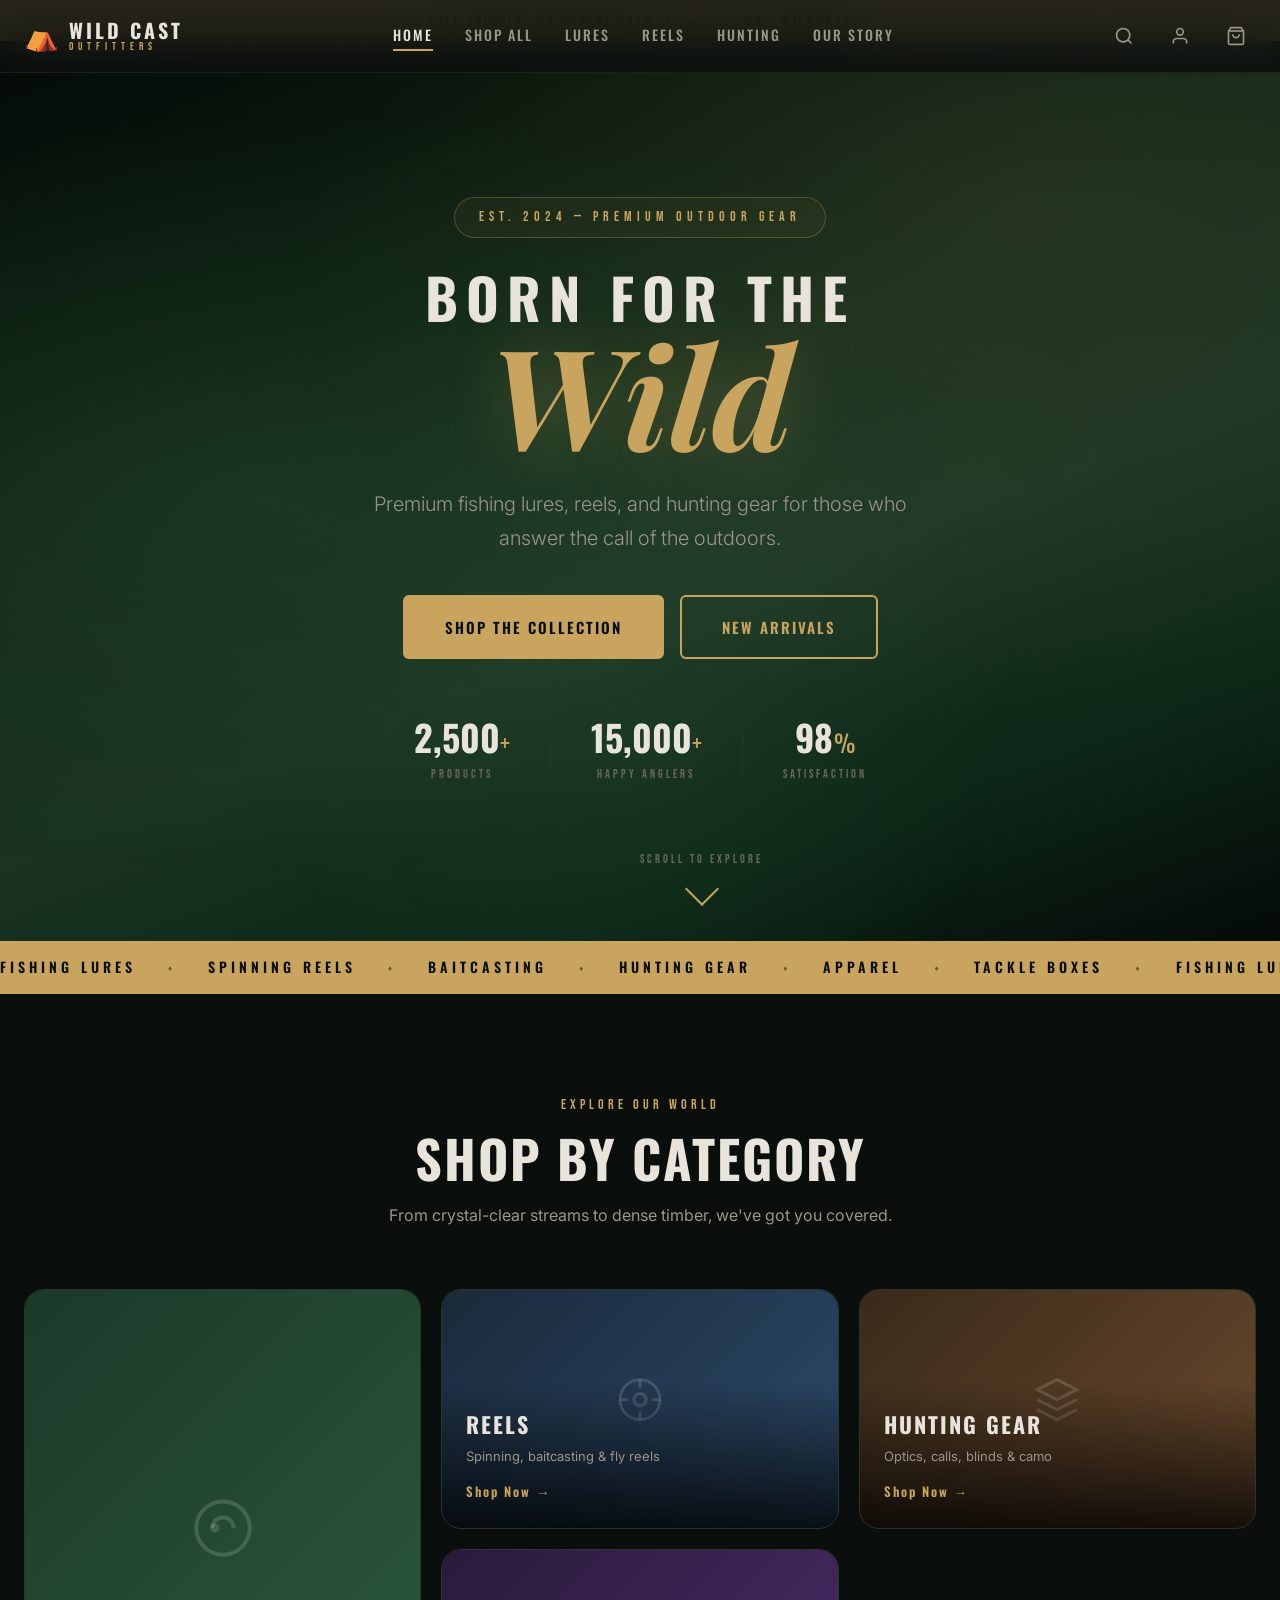
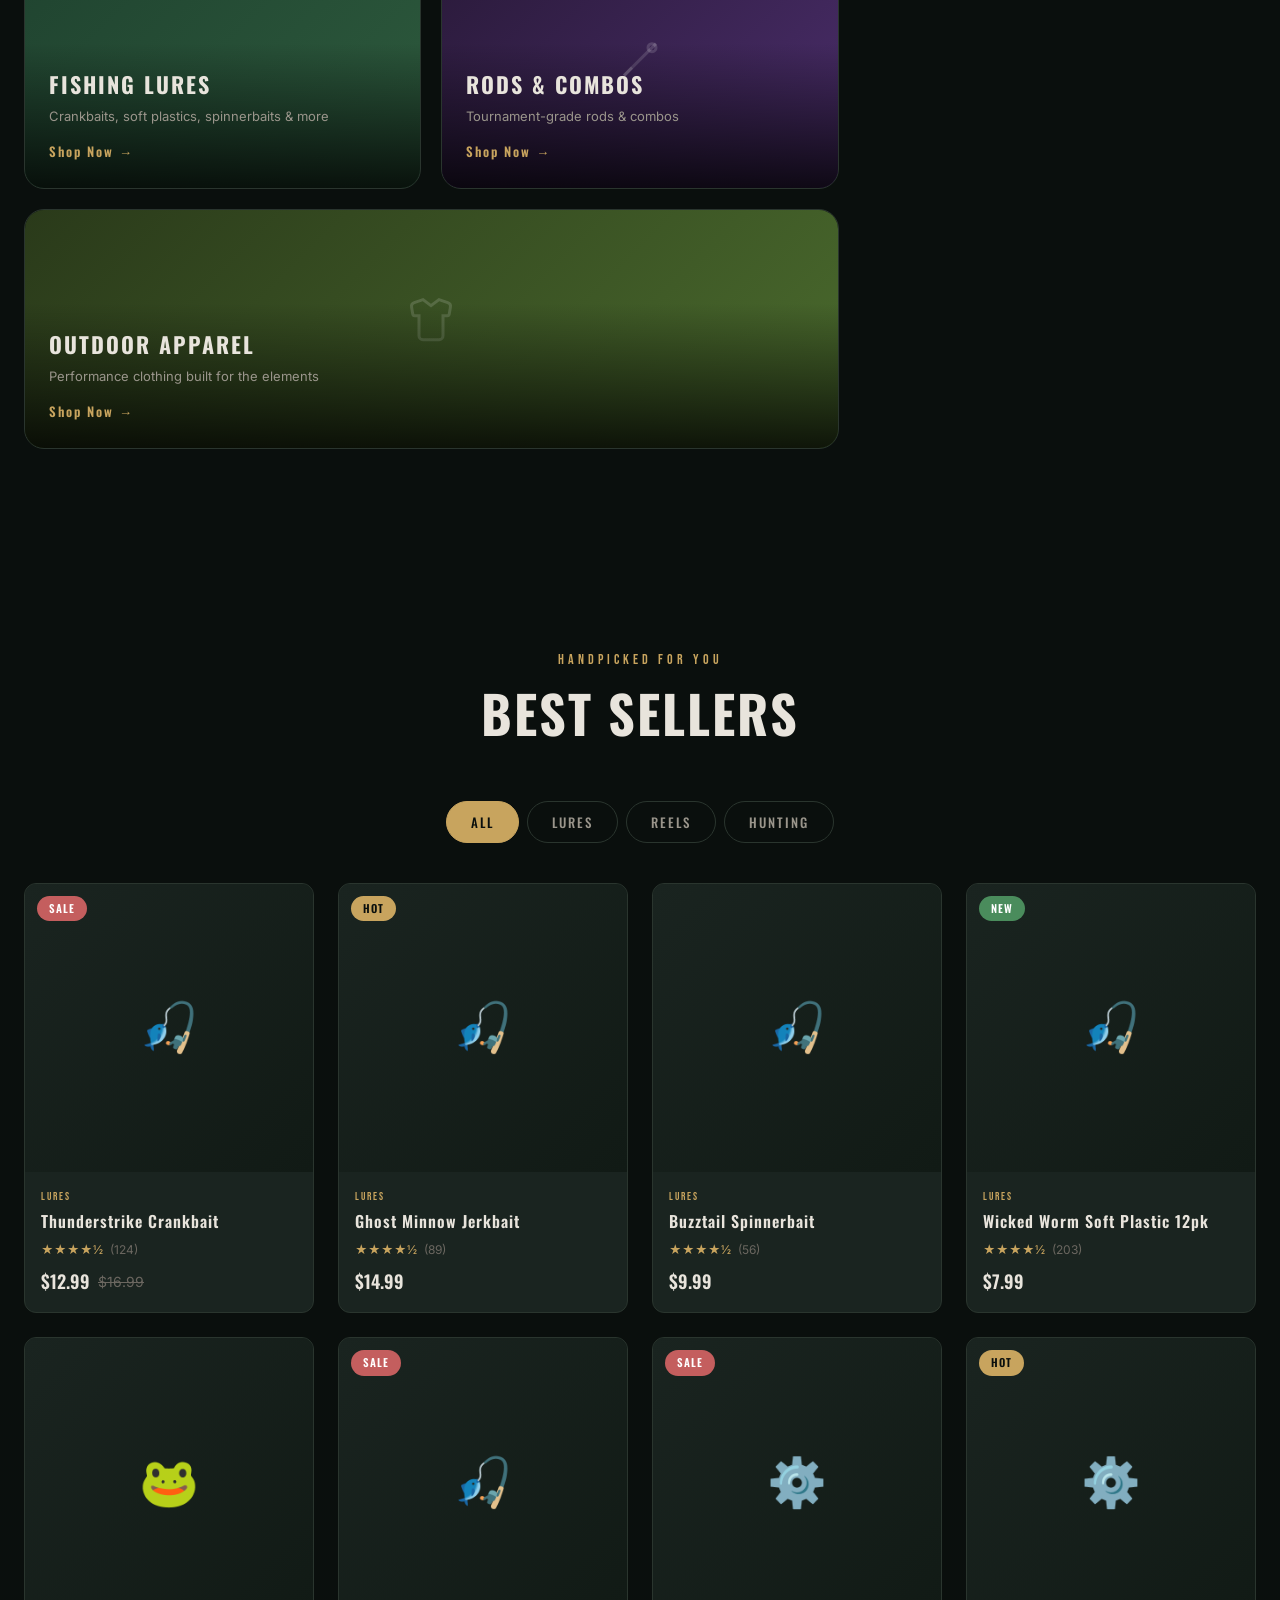
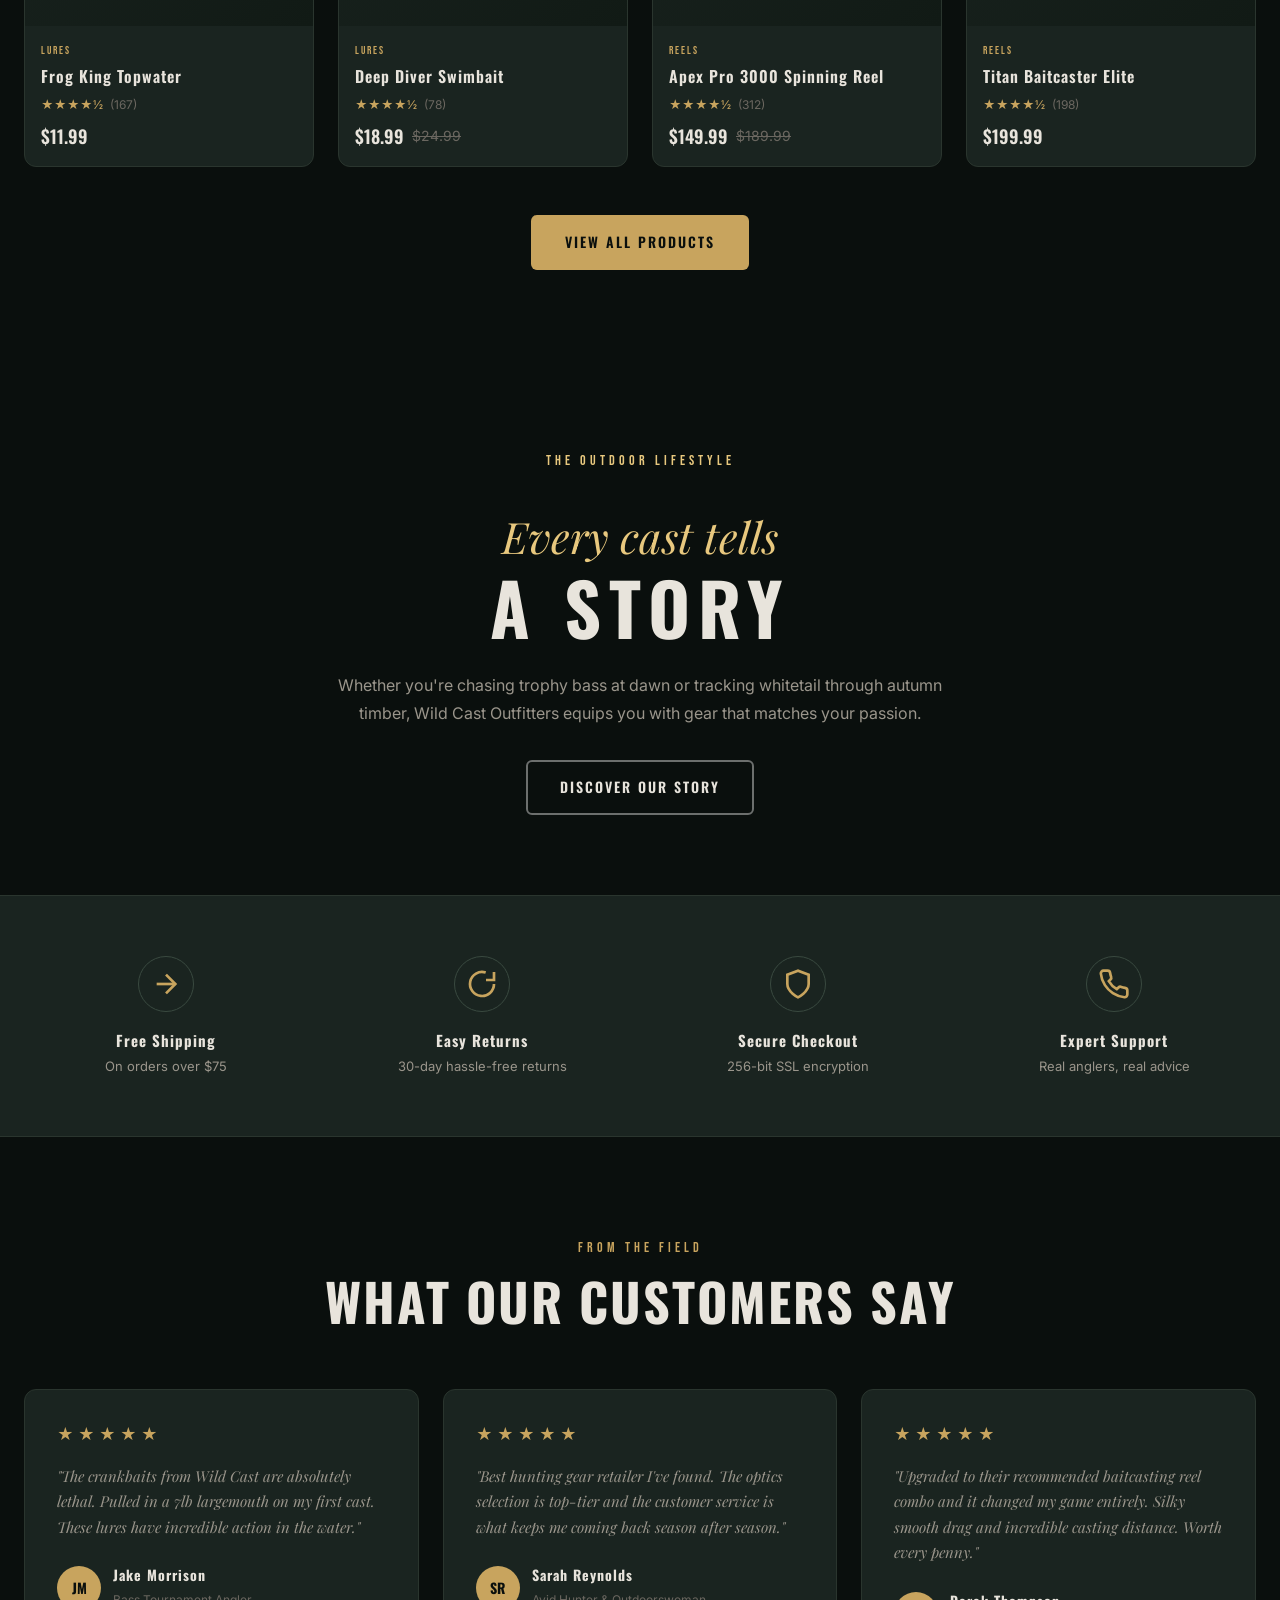
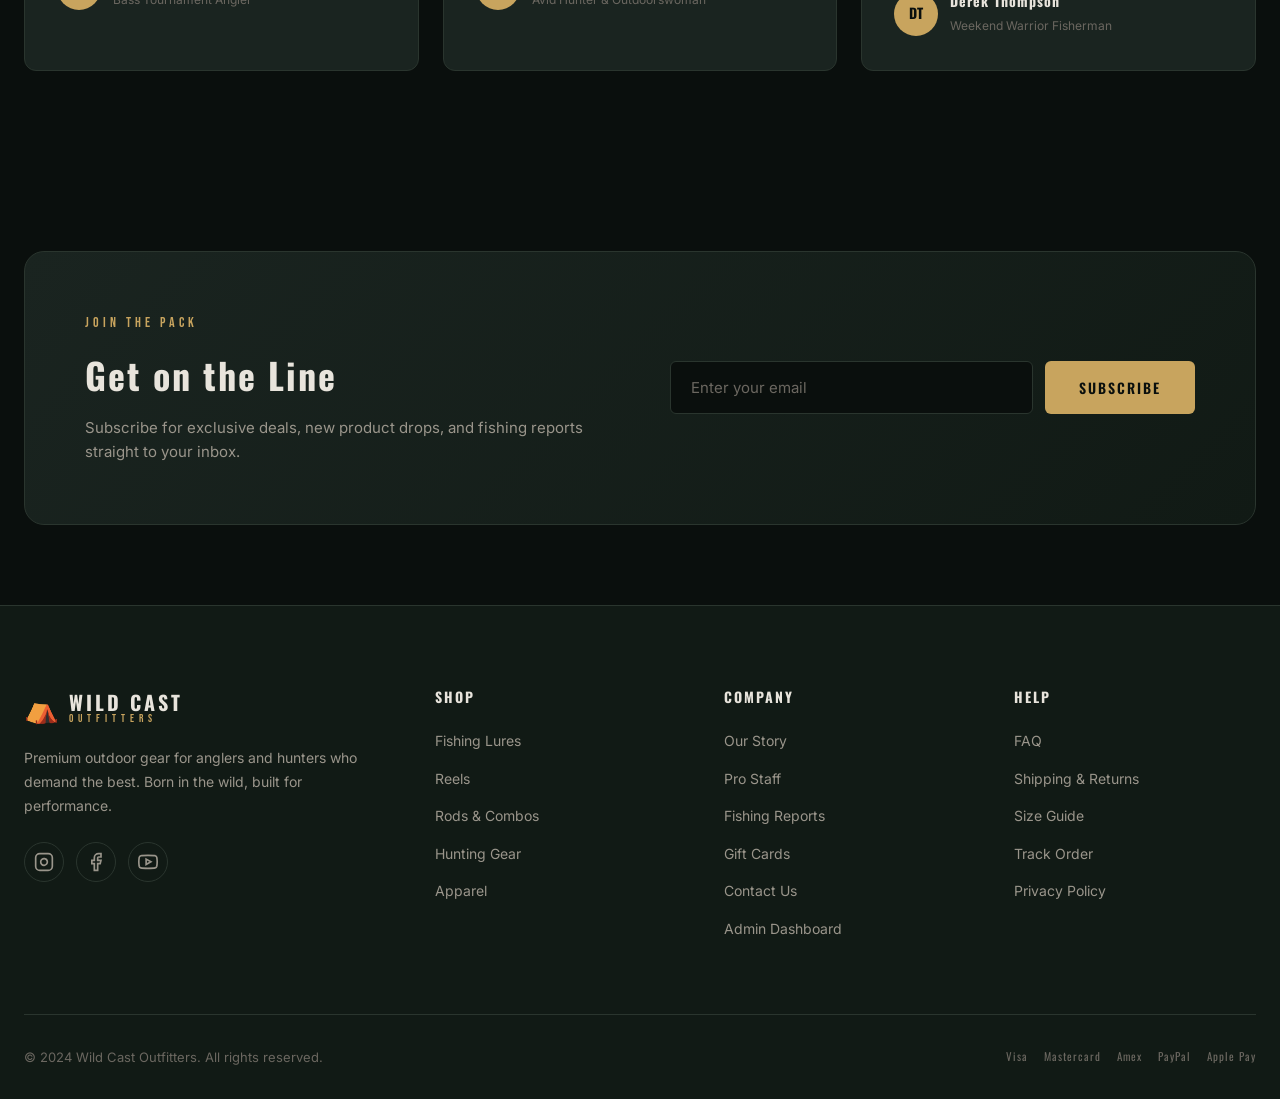
==== commit 6dbf35ae: "Add admin dashboard link to storefront footer Makes the admin dashboard discoverable from the main s" ====
--- a/index.html
+++ b/index.html
@@ -389,6 +389,7 @@
             <li><a href="#">Fishing Reports</a></li>
             <li><a href="#">Gift Cards</a></li>
             <li><a href="#">Contact Us</a></li>
+            <li><a href="admin/index.html">Admin Dashboard</a></li>
           </ul>
         </div>
         <div class="footer-links">
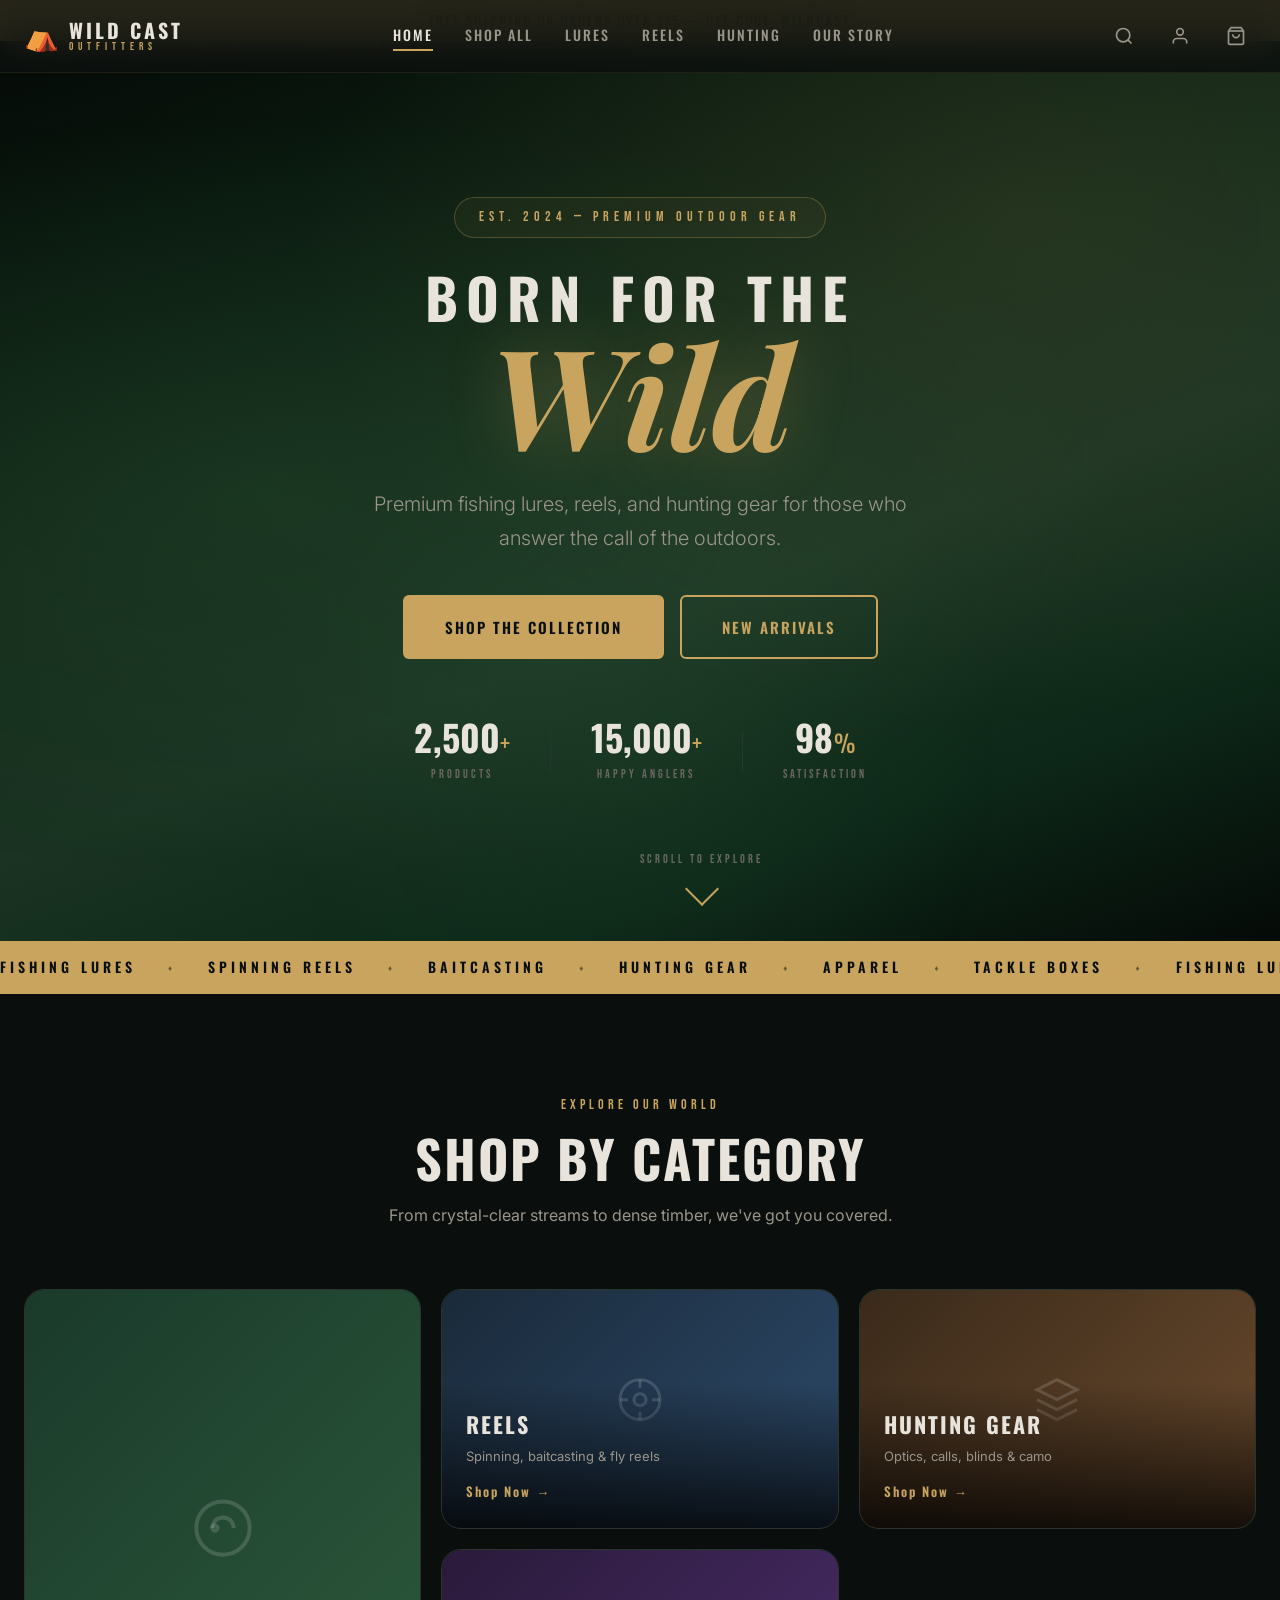
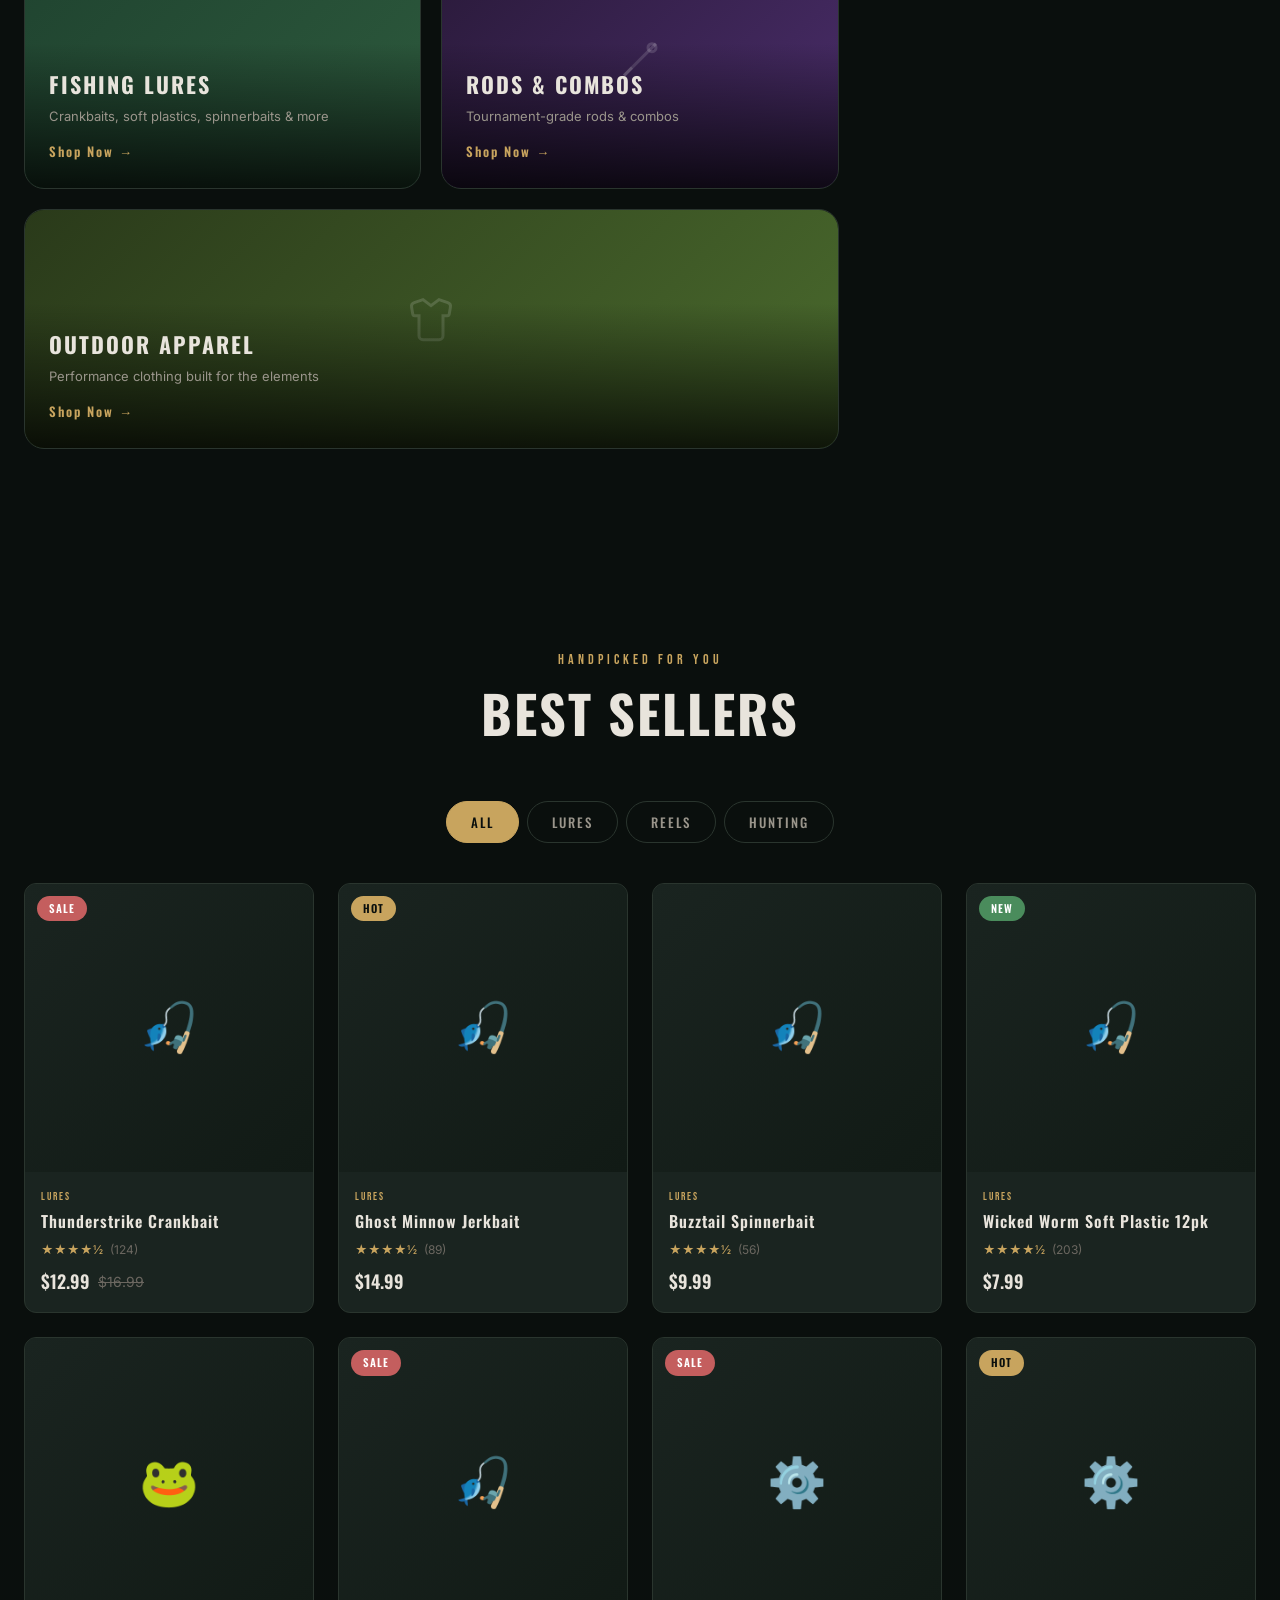
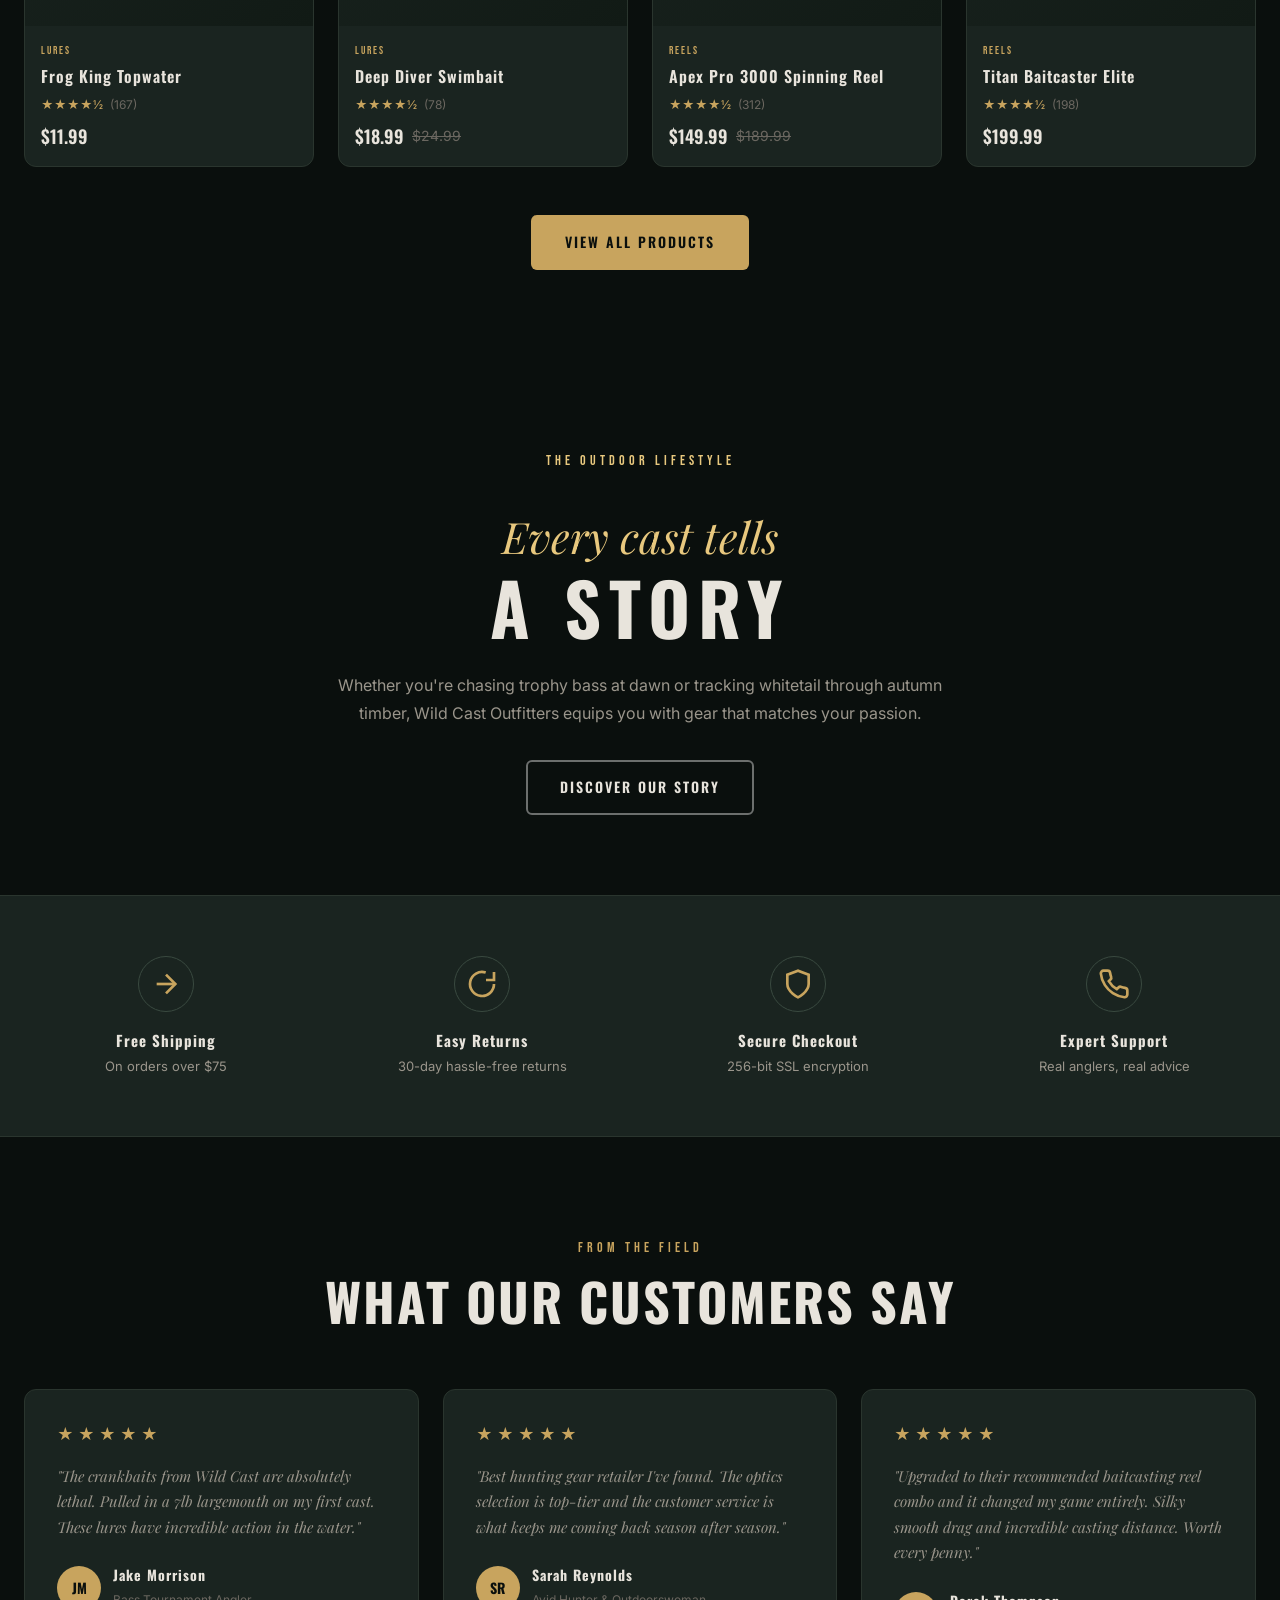
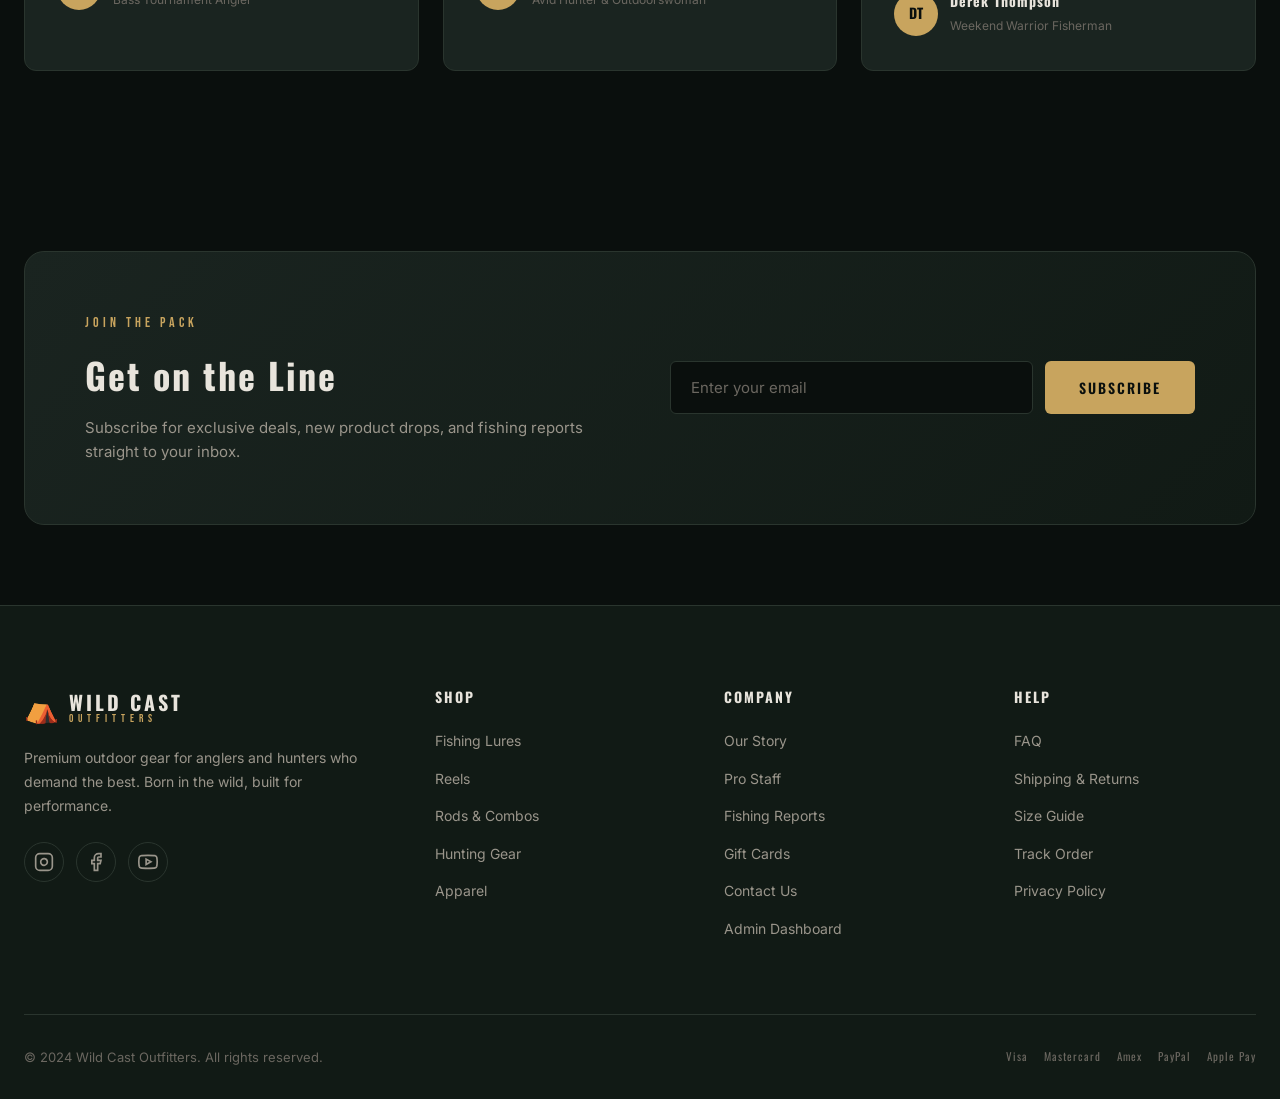
==== commit f835efdd: "Connect storefront and admin dashboard navigation - Storefront: profile icon in nav now links to adm" ====
--- a/index.html
+++ b/index.html
@@ -52,7 +52,7 @@
         <button class="nav-icon search-toggle" aria-label="Search">
           <svg width="20" height="20" viewBox="0 0 24 24" fill="none" stroke="currentColor" stroke-width="2"><circle cx="11" cy="11" r="8"/><path d="m21 21-4.35-4.35"/></svg>
         </button>
-        <a href="pages/account.html" class="nav-icon" aria-label="Account">
+        <a href="admin/index.html" class="nav-icon" aria-label="Admin Dashboard" title="Admin Dashboard">
           <svg width="20" height="20" viewBox="0 0 24 24" fill="none" stroke="currentColor" stroke-width="2"><path d="M20 21v-2a4 4 0 0 0-4-4H8a4 4 0 0 0-4 4v2"/><circle cx="12" cy="7" r="4"/></svg>
         </a>
         <button class="nav-icon cart-toggle" id="cartToggle" aria-label="Cart">
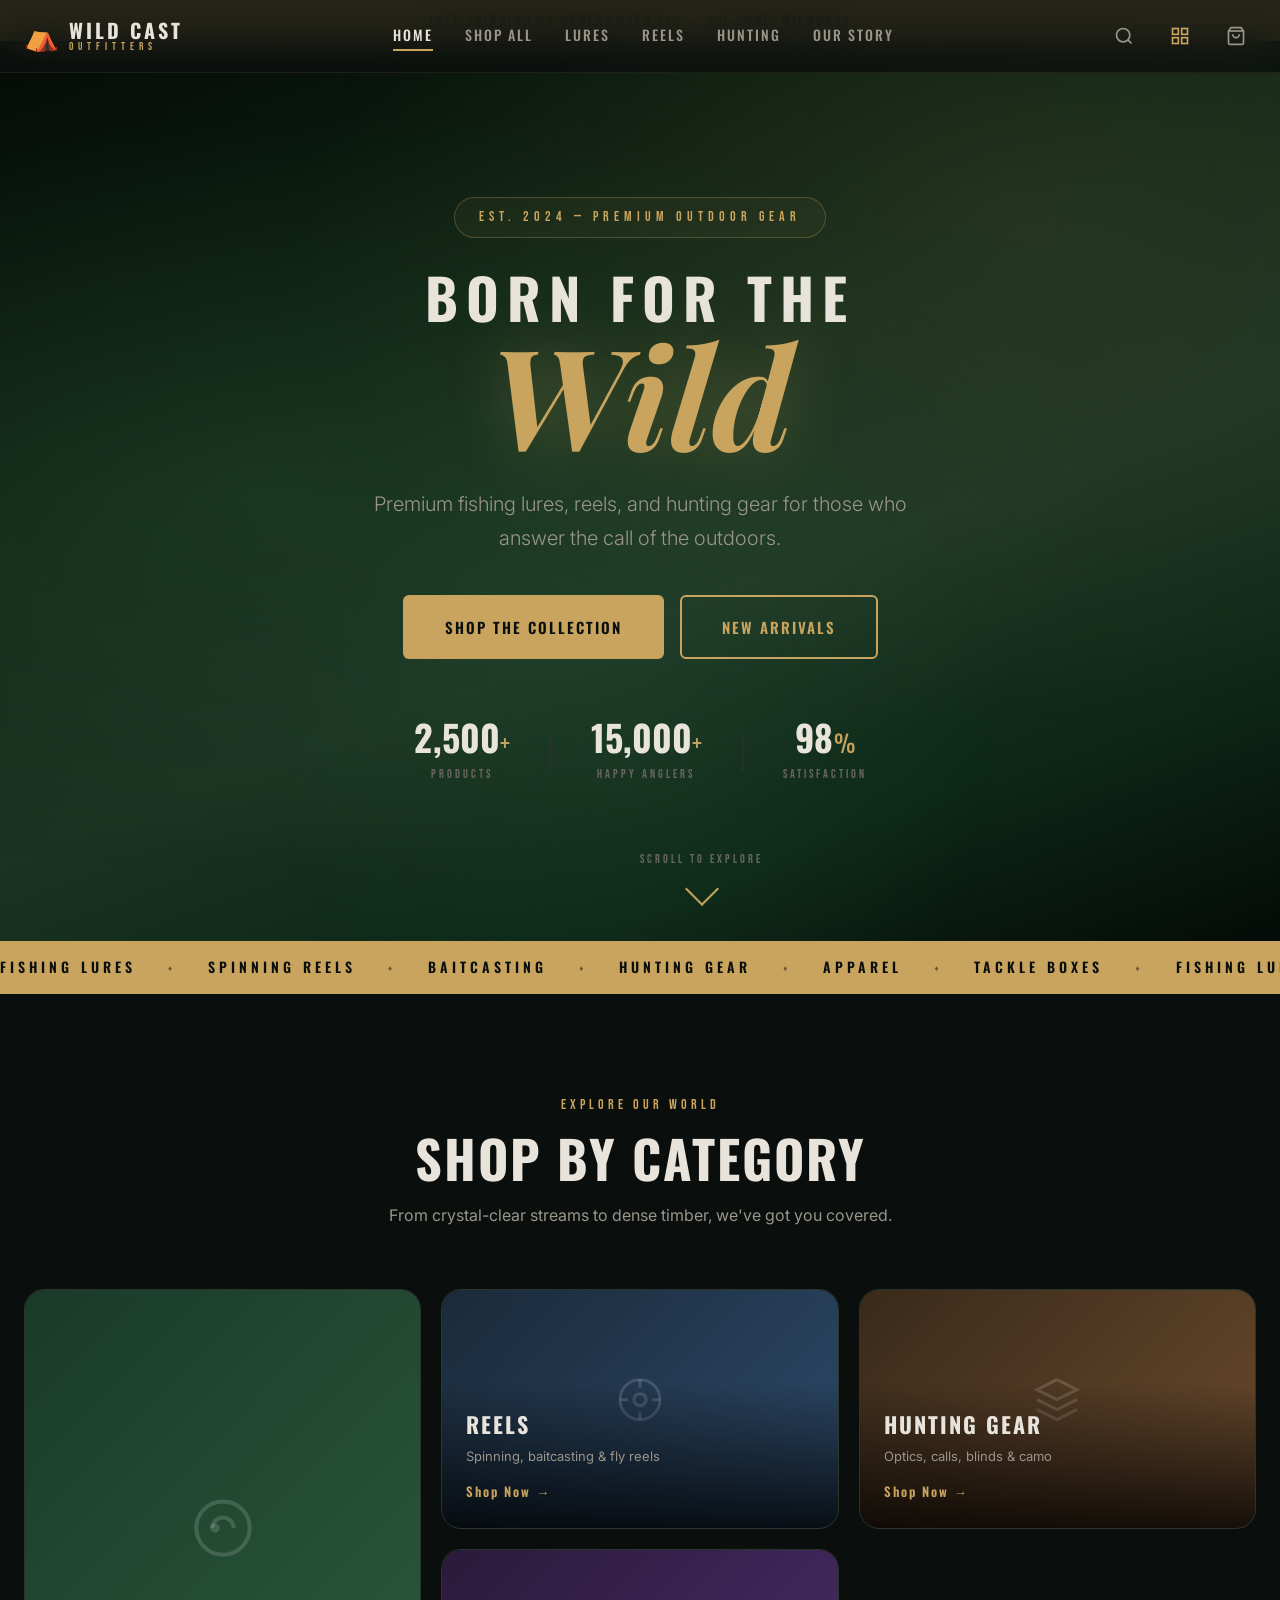
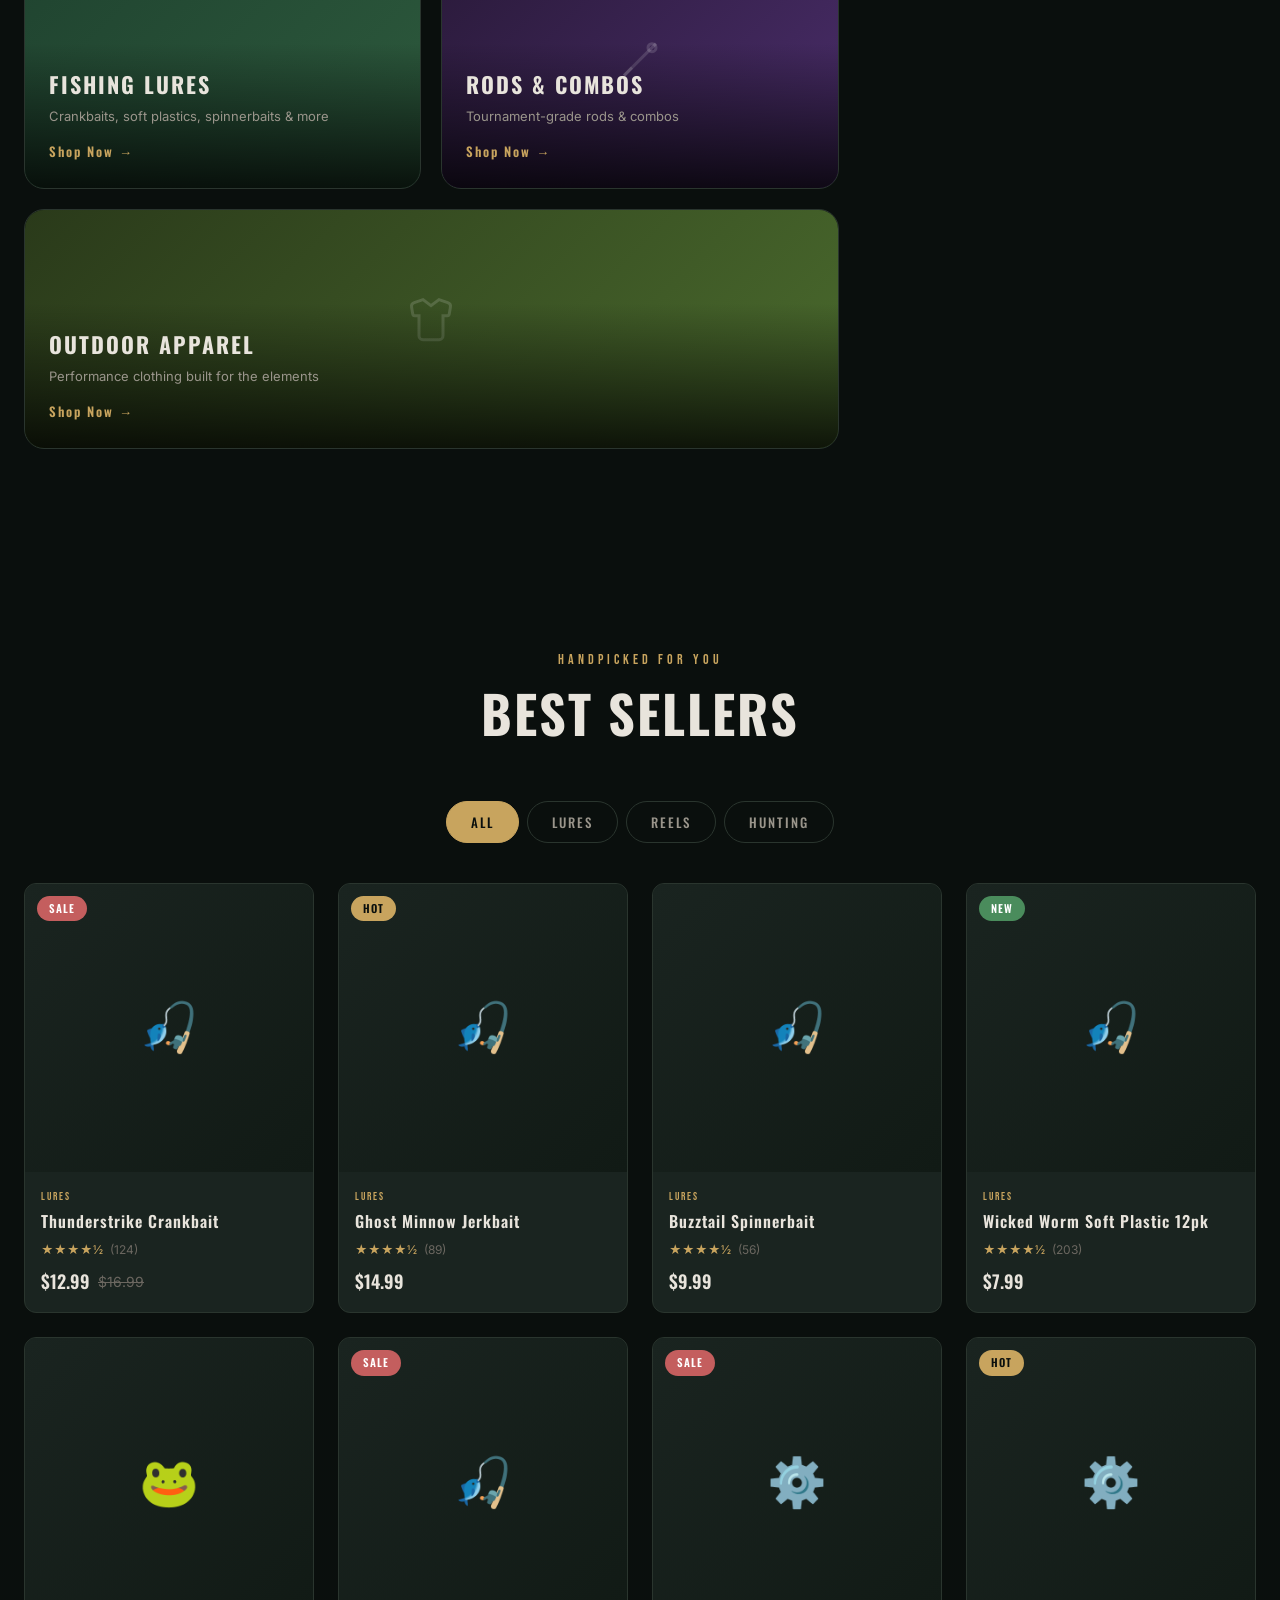
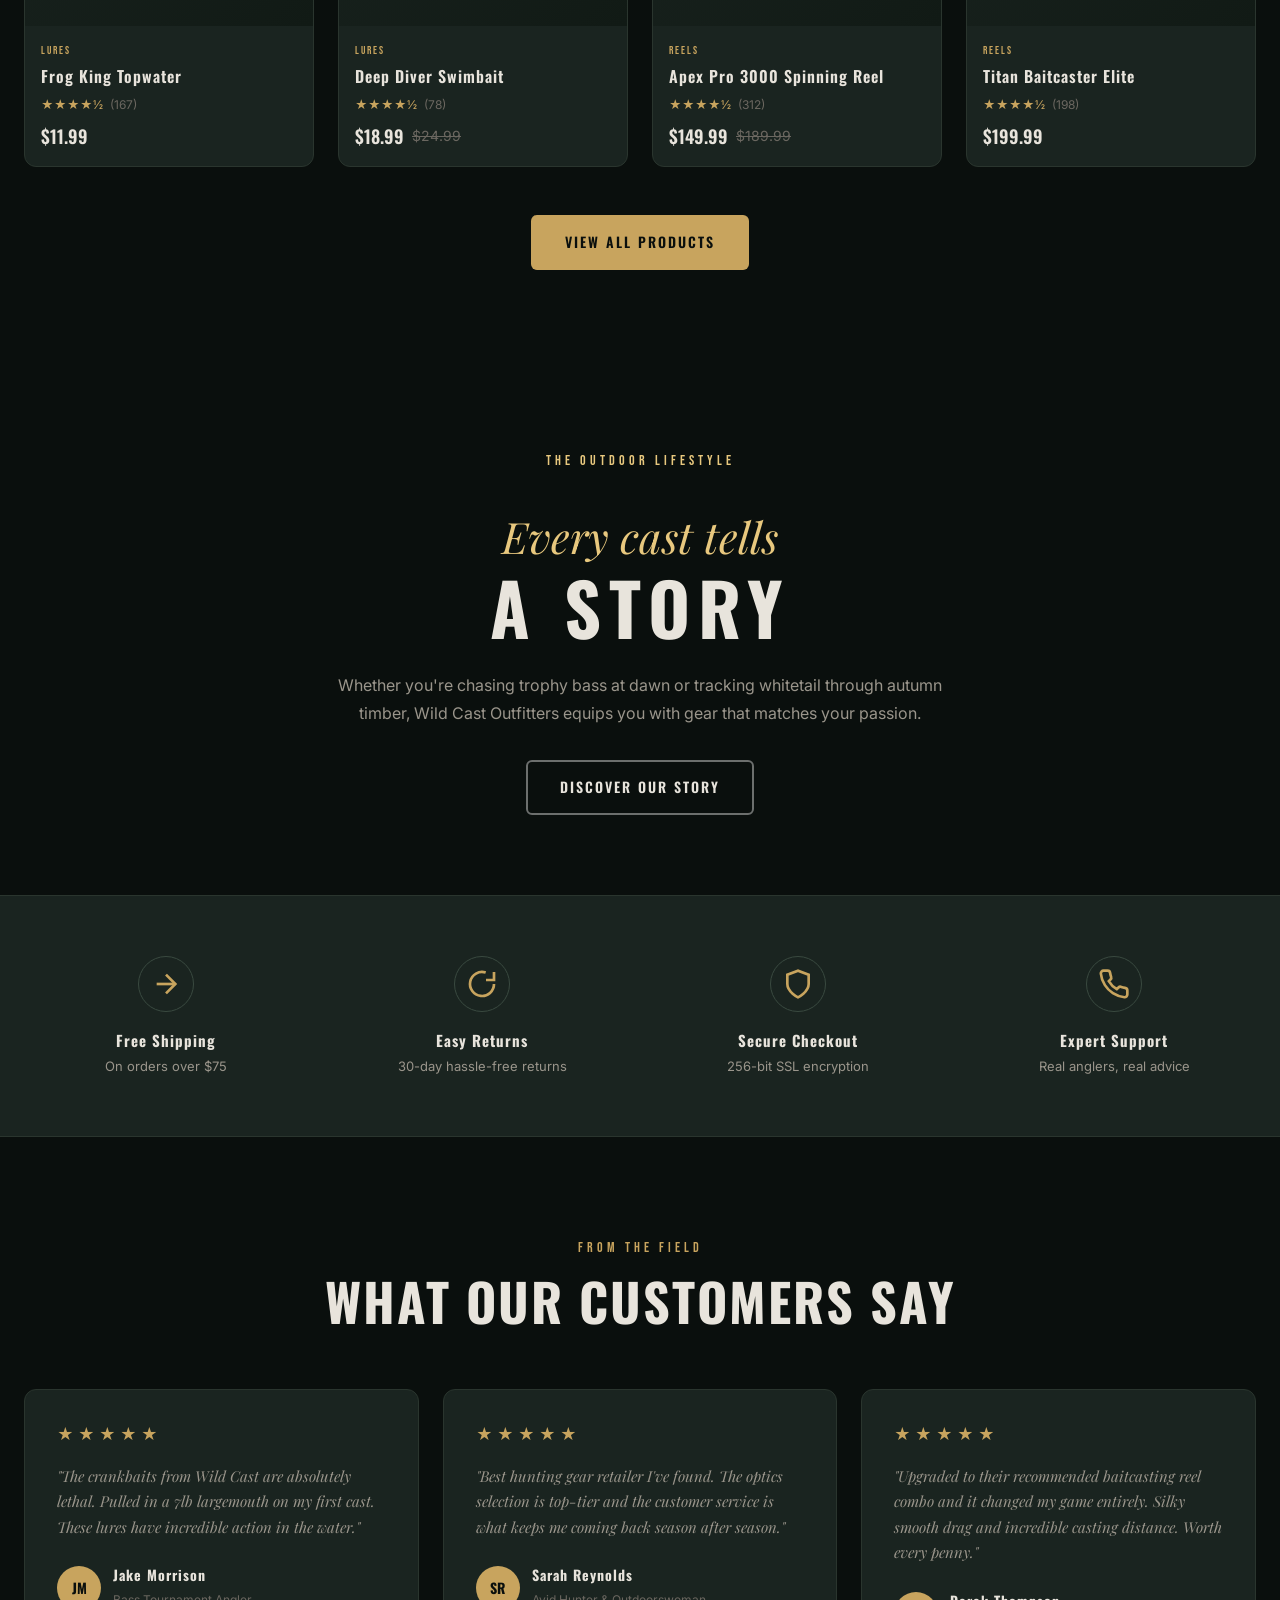
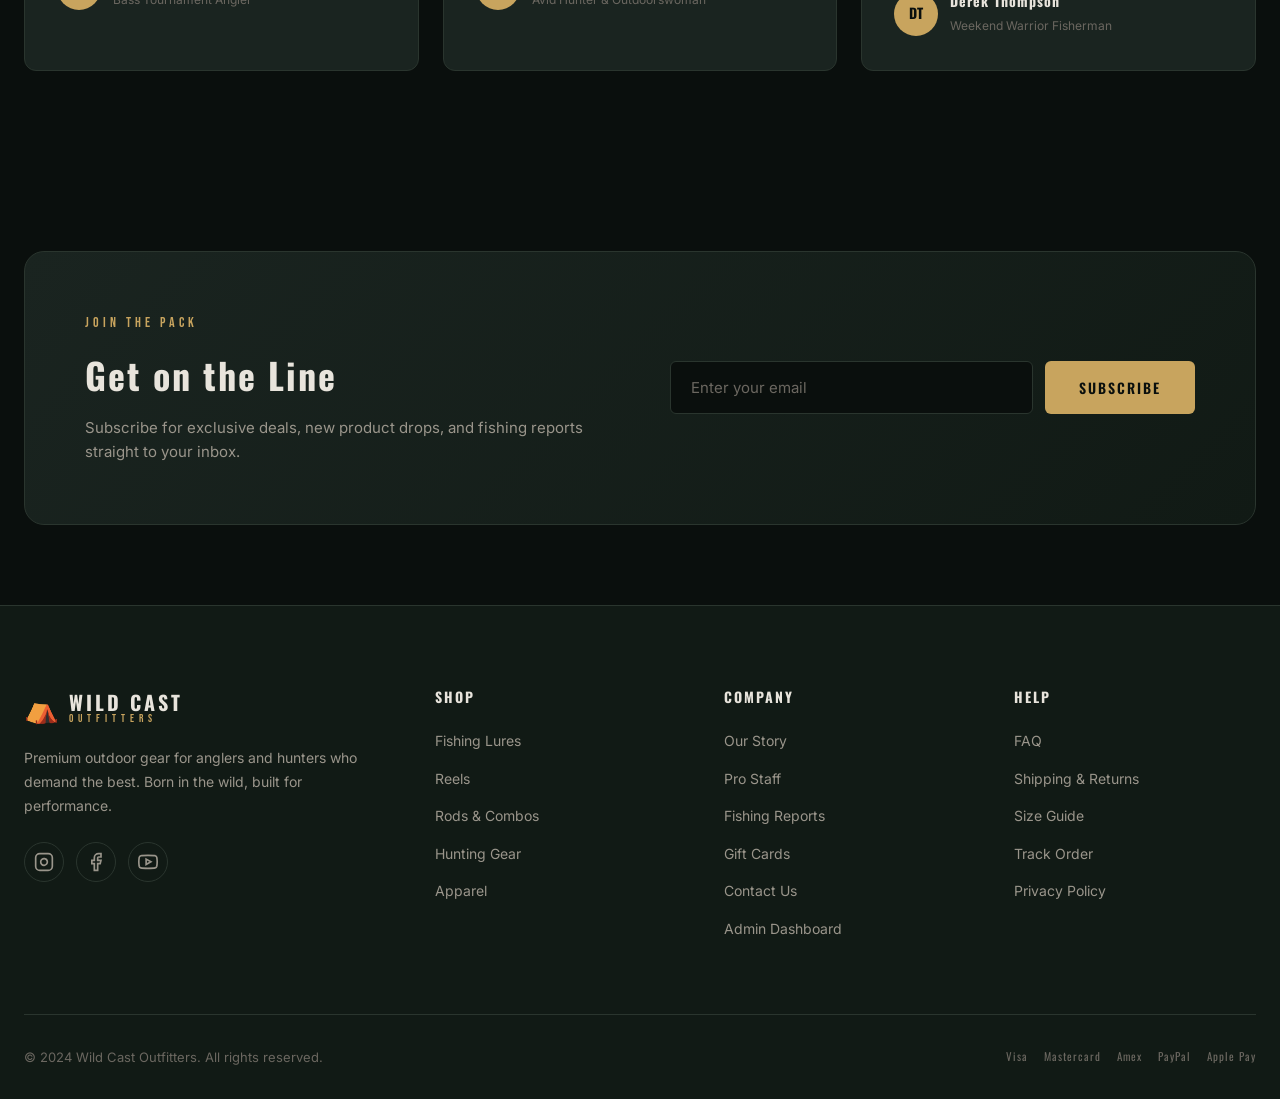
==== commit 221fed22: "Make admin dashboard icon prominent and add to all pages - Changed profile icon to a grid/dashboard " ====
--- a/index.html
+++ b/index.html
@@ -52,8 +52,8 @@
         <button class="nav-icon search-toggle" aria-label="Search">
           <svg width="20" height="20" viewBox="0 0 24 24" fill="none" stroke="currentColor" stroke-width="2"><circle cx="11" cy="11" r="8"/><path d="m21 21-4.35-4.35"/></svg>
         </button>
-        <a href="admin/index.html" class="nav-icon" aria-label="Admin Dashboard" title="Admin Dashboard">
-          <svg width="20" height="20" viewBox="0 0 24 24" fill="none" stroke="currentColor" stroke-width="2"><path d="M20 21v-2a4 4 0 0 0-4-4H8a4 4 0 0 0-4 4v2"/><circle cx="12" cy="7" r="4"/></svg>
+        <a href="admin/index.html" class="nav-icon admin-link" aria-label="Admin Dashboard" title="Admin Dashboard">
+          <svg width="20" height="20" viewBox="0 0 24 24" fill="none" stroke="currentColor" stroke-width="2"><rect x="3" y="3" width="7" height="7"/><rect x="14" y="3" width="7" height="7"/><rect x="3" y="14" width="7" height="7"/><rect x="14" y="14" width="7" height="7"/></svg>
         </a>
         <button class="nav-icon cart-toggle" id="cartToggle" aria-label="Cart">
           <svg width="20" height="20" viewBox="0 0 24 24" fill="none" stroke="currentColor" stroke-width="2"><path d="M6 2 3 6v14a2 2 0 0 0 2 2h14a2 2 0 0 0 2-2V6l-3-4Z"/><path d="M3 6h18"/><path d="M16 10a4 4 0 0 1-8 0"/></svg>
--- a/css/main.css
+++ b/css/main.css
@@ -265,6 +265,16 @@
   background: var(--color-surface);
 }
 
+a.admin-link {
+  color: var(--color-primary);
+  cursor: pointer;
+}
+
+a.admin-link:hover {
+  color: var(--color-primary-light);
+  background: rgba(200, 164, 94, 0.15);
+}
+
 .cart-count {
   position: absolute;
   top: 2px;
